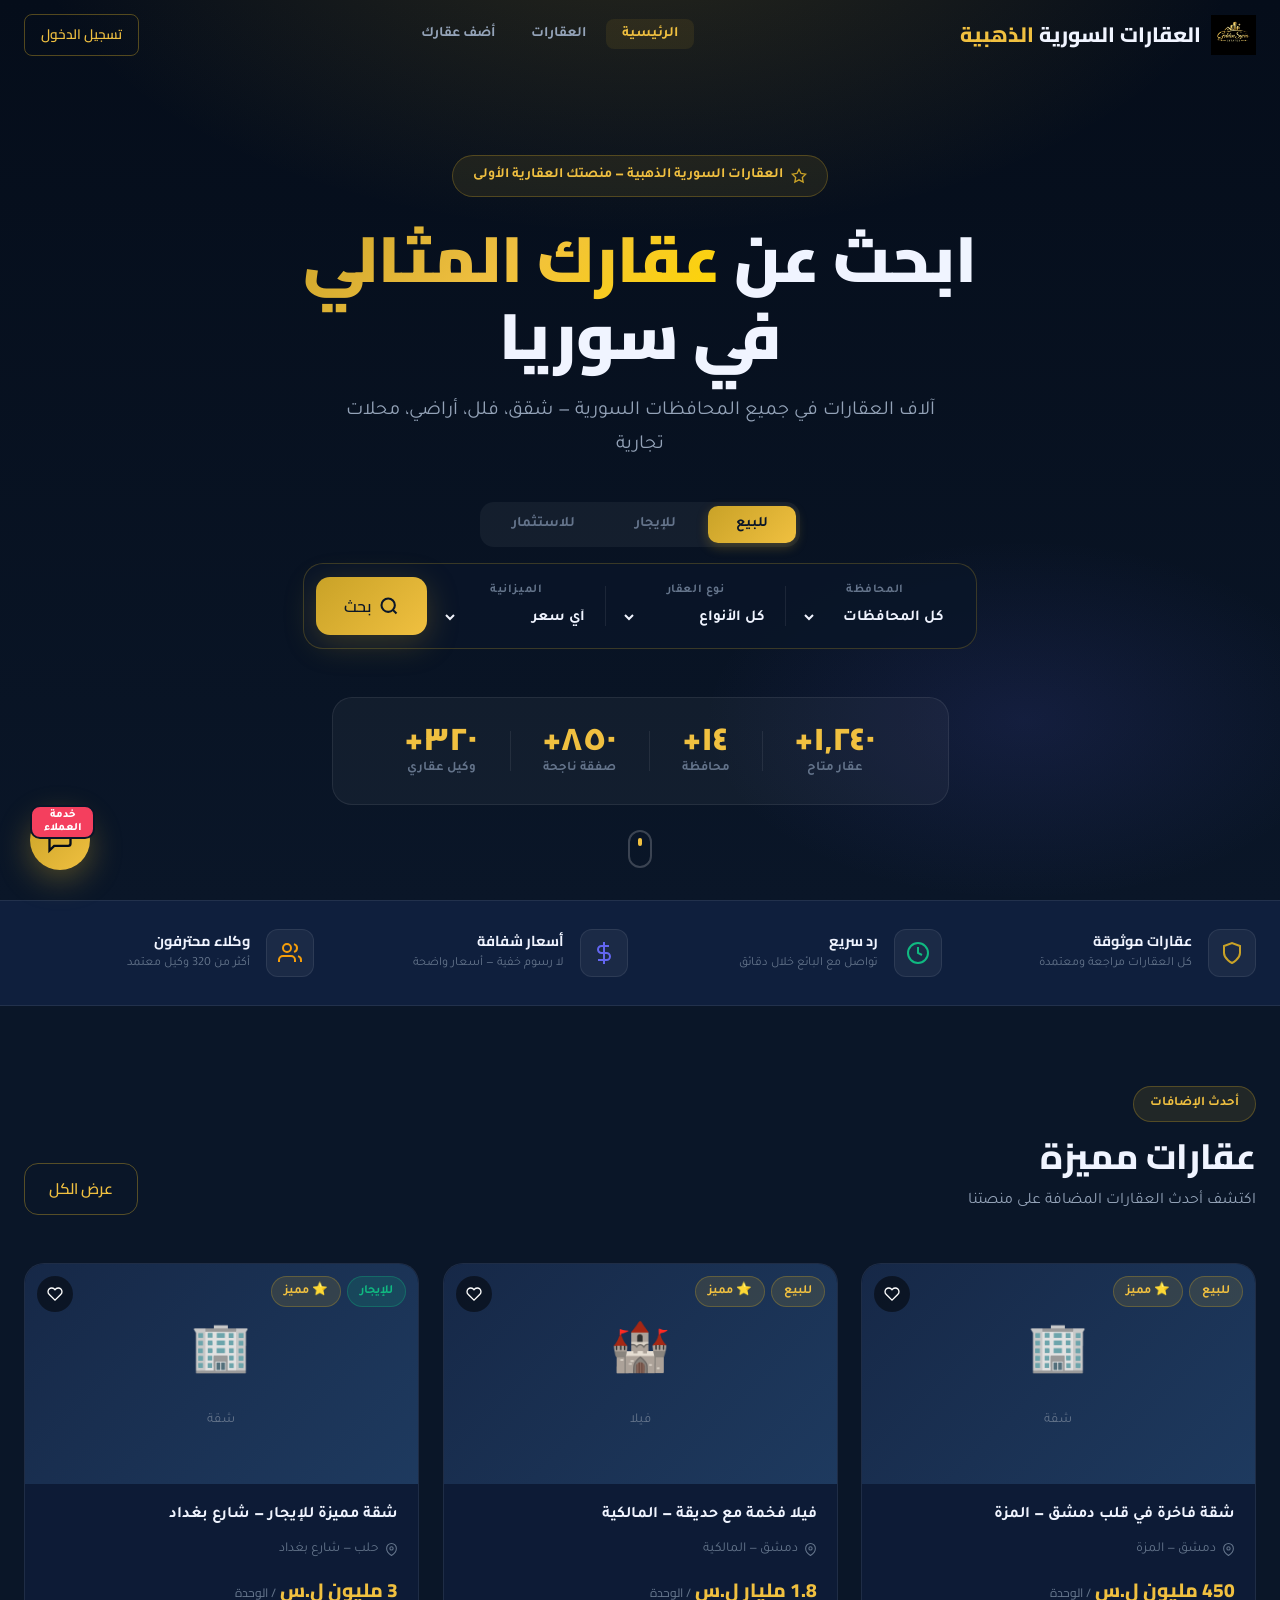
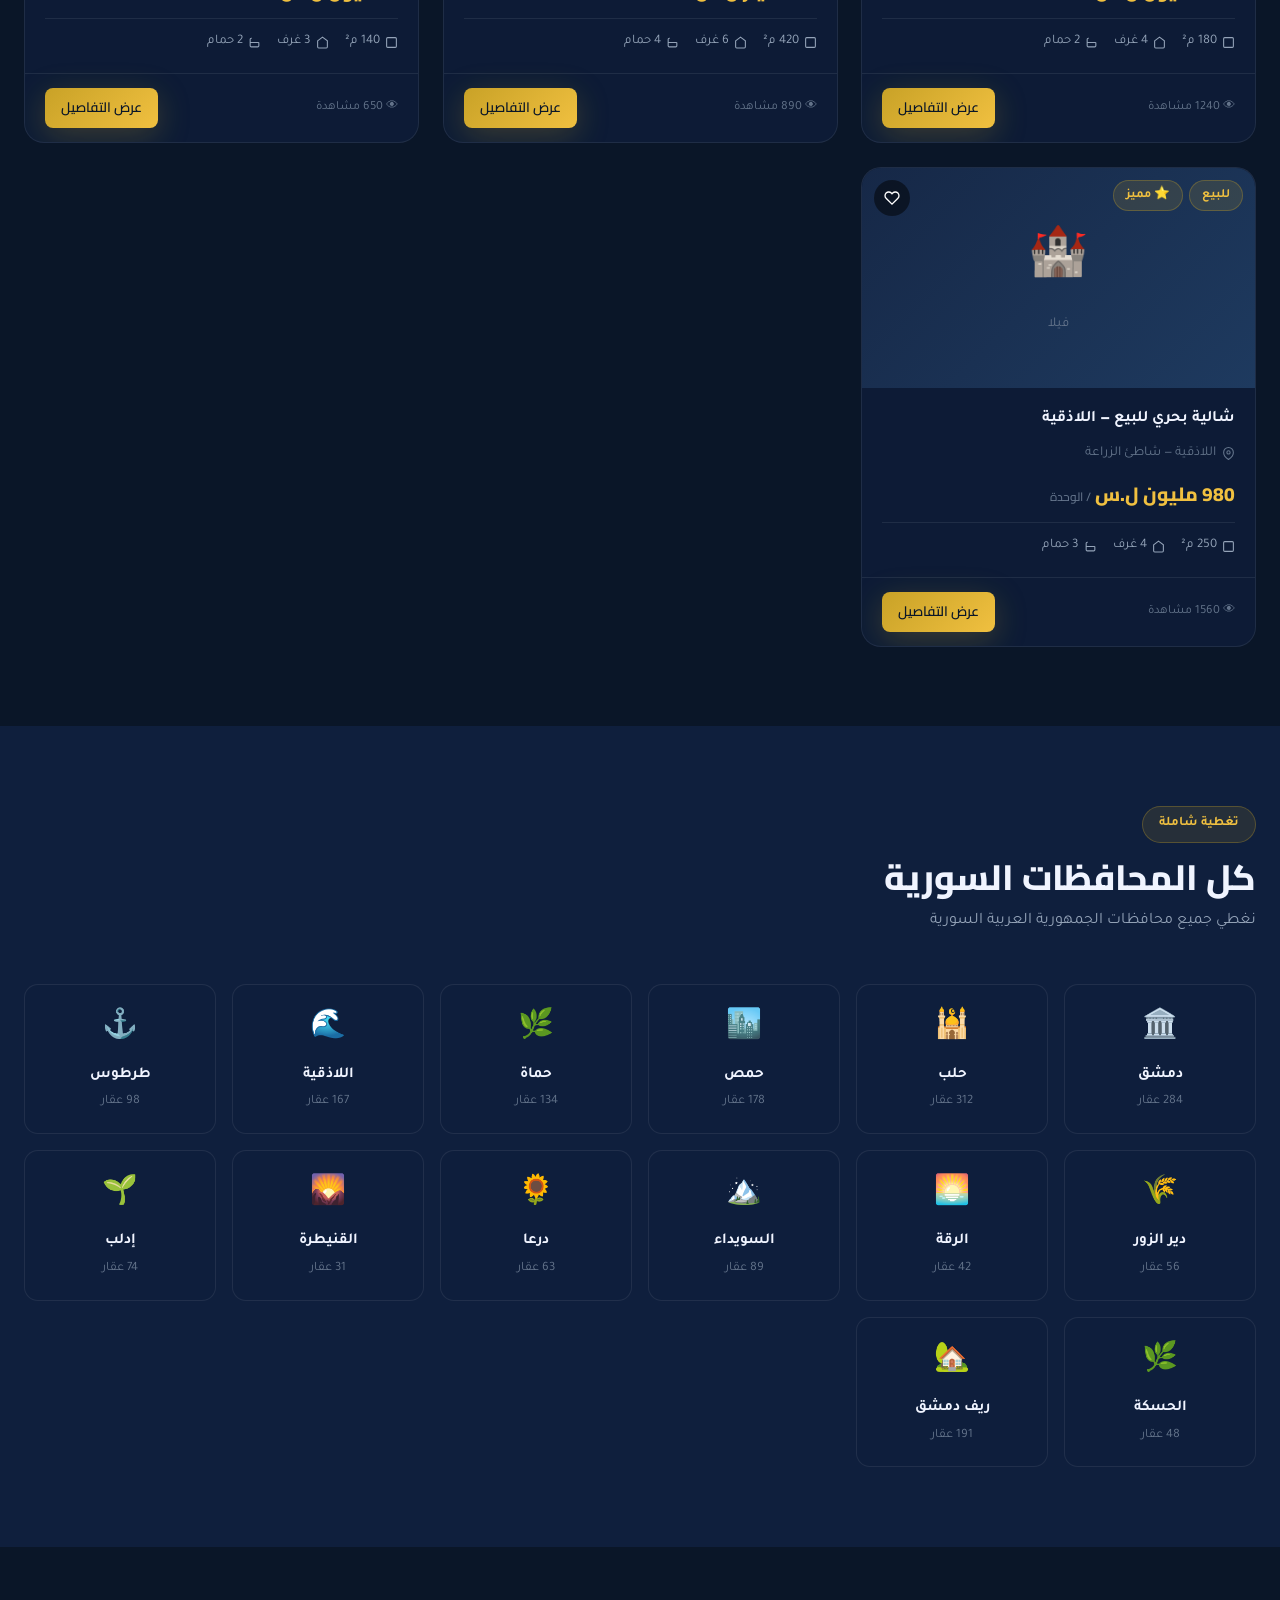
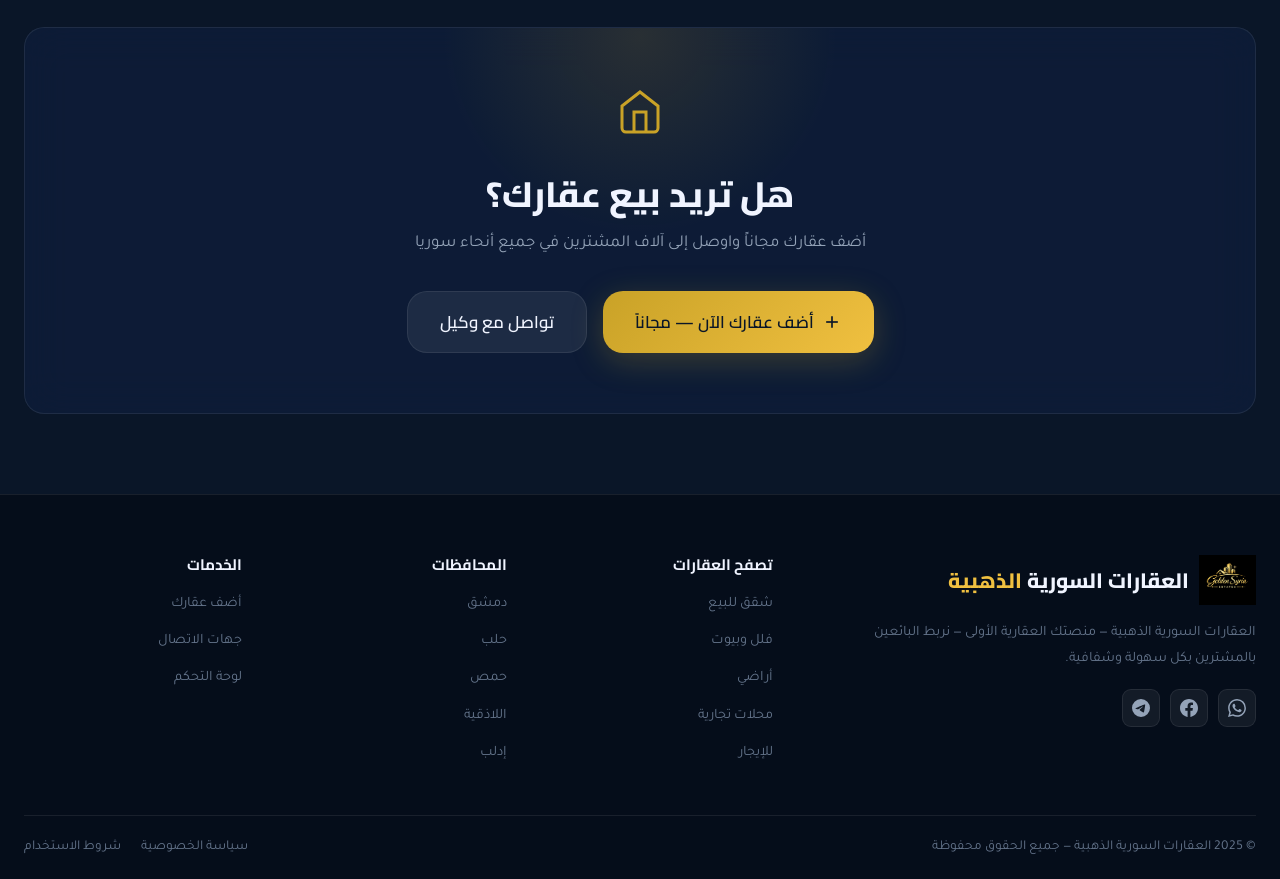
==== New folder/index.html @ 569aea80 "Add files via upload" ====
<!DOCTYPE html>
<html lang="ar" dir="rtl">
<head>
  <meta charset="UTF-8">
  <meta name="viewport" content="width=device-width, initial-scale=1.0">
  <meta name="description" content="العقارات السورية الذهبية - ابحث عن شقتك أو منزلك أو أرضك المثالية في جميع المحافظات السورية. بيع وشراء العقارات بكل سهولة وأمان.">
  <meta name="keywords" content="عقارات سوريا, شقق للبيع, منازل للإيجار, أراضي سوريا, دمشق, حلب, حمص">
  <meta property="og:title" content="العقارات السورية الذهبية - منصة العقارات الأولى">
  <meta property="og:description" content="ابحث عن عقارك المثالي في جميع المحافظات السورية">
  <title>العقارات السورية الذهبية — ابحث عن عقارك المثالي</title>
  <link rel="preconnect" href="https://fonts.googleapis.com">
  <link rel="preconnect" href="https://fonts.gstatic.com" crossorigin>
  <link href="https://fonts.googleapis.com/css2?family=Cairo:wght@300;400;500;600;700;800;900&family=Tajawal:wght@300;400;500;700;800&display=swap" rel="stylesheet">
  <link rel="stylesheet" href="styles/globals.css">
  <link rel="stylesheet" href="styles/components.css">
  <link rel="stylesheet" href="styles/animations.css">
</head>
<body>
  <!-- Navbar -->
  <nav class="navbar" id="navbar">
    <div class="container nav-container">
      <a href="index.html" class="nav-logo">
        <img src="assets/logo.png" alt="العقارات السورية الذهبية">
        <span class="logo-text">العقارات السورية <span class="logo-accent">الذهبية</span></span>
      </a>
      <ul class="nav-links" id="navLinks">
        <li><a href="index.html" class="nav-link active" id="nav-home">الرئيسية</a></li>
        <li><a href="properties.html" class="nav-link" id="nav-props">العقارات</a></li>
        <li><a href="sell.html" class="nav-link" id="nav-sell">أضف عقارك</a></li>
        <li><a href="contacts.html" class="nav-link" id="nav-contacts">جهات الاتصال</a></li>
        <li><a href="dashboard.html" class="nav-link" id="nav-dash">لوحة التحكم</a></li>
      </ul>
      <div class="nav-actions">
        <a href="sell.html" class="btn btn-primary btn-sm">
          <svg width="16" height="16" viewBox="0 0 24 24" fill="none" stroke="currentColor" stroke-width="2"><line x1="12" y1="5" x2="12" y2="19"/><line x1="5" y1="12" x2="19" y2="12"/></svg>
          أضف عقاراً
        </a>
        <button class="hamburger" id="hamburger" aria-label="القائمة">
          <span></span><span></span><span></span>
        </button>
      </div>
    </div>
  </nav>

  <!-- Hero Section -->
  <section class="hero" id="hero">
    <div class="hero-bg">
      <div class="hero-particles" id="heroParticles"></div>
      <div class="hero-gradient"></div>
    </div>
    <div class="container hero-content">
      <div class="hero-badge fade-in-up">
        <svg width="16" height="16" viewBox="0 0 24 24" fill="none" stroke="#C9A227" stroke-width="2"><polygon points="12 2 15.09 8.26 22 9.27 17 14.14 18.18 21.02 12 17.77 5.82 21.02 7 14.14 2 9.27 8.91 8.26 12 2"/></svg>
        العقارات السورية الذهبية — منصتك العقارية الأولى
      </div>
      <h1 class="hero-title fade-in-up" style="--delay:0.1s">
        ابحث عن
        <span class="text-gradient">عقارك المثالي</span>
        <br>في سوريا
      </h1>
      <p class="hero-subtitle fade-in-up" style="--delay:0.2s">
        آلاف العقارات في جميع المحافظات السورية — شقق، فلل، أراضي، محلات تجارية
      </p>

      <!-- Search Box -->
      <div class="hero-search fade-in-up" style="--delay:0.3s">
        <div class="search-tabs">
          <button class="search-tab active" data-type="buy" id="tab-buy">للبيع</button>
          <button class="search-tab" data-type="rent" id="tab-rent">للإيجار</button>
          <button class="search-tab" data-type="invest" id="tab-invest">للاستثمار</button>
        </div>
        <div class="search-form glass-card">
          <div class="search-field">
            <label>المحافظة</label>
            <select id="searchGov" class="search-select">
              <option value="">كل المحافظات</option>
              <option value="damascus">دمشق</option>
              <option value="aleppo">حلب</option>
              <option value="homs">حمص</option>
              <option value="hama">حماة</option>
              <option value="latakia">اللاذقية</option>
              <option value="tartus">طرطوس</option>
              <option value="deir-ezzor">دير الزور</option>
              <option value="raqqa">الرقة</option>
              <option value="sweida">السويداء</option>
              <option value="daraa">درعا</option>
              <option value="quneitra">القنيطرة</option>
              <option value="idlib">إدلب</option>
              <option value="hasakah">الحسكة</option>
              <option value="rif-damascus">ريف دمشق</option>
            </select>
          </div>
          <div class="search-divider"></div>
          <div class="search-field">
            <label>نوع العقار</label>
            <select id="searchType" class="search-select">
              <option value="">كل الأنواع</option>
              <option value="apartment">شقة</option>
              <option value="villa">فيلا</option>
              <option value="land">أرض</option>
              <option value="commercial">تجاري</option>
              <option value="house">منزل</option>
              <option value="farm">مزرعة</option>
            </select>
          </div>
          <div class="search-divider"></div>
          <div class="search-field">
            <label>الميزانية</label>
            <select id="searchBudget" class="search-select">
              <option value="">أي سعر</option>
              <option value="0-50">أقل من 50 مليون</option>
              <option value="50-150">50 - 150 مليون</option>
              <option value="150-500">150 - 500 مليون</option>
              <option value="500+">أكثر من 500 مليون</option>
            </select>
          </div>
          <button class="btn btn-primary search-btn" id="heroSearchBtn" onclick="doHeroSearch()">
            <svg width="20" height="20" viewBox="0 0 24 24" fill="none" stroke="currentColor" stroke-width="2.5"><circle cx="11" cy="11" r="8"/><line x1="21" y1="21" x2="16.65" y2="16.65"/></svg>
            بحث
          </button>
        </div>
      </div>

      <!-- Stats -->
      <div class="hero-stats fade-in-up" style="--delay:0.4s">
        <div class="hero-stat">
          <span class="stat-num" data-count="1240">0</span>
          <span class="stat-label">عقار متاح</span>
        </div>
        <div class="hero-stat-divider"></div>
        <div class="hero-stat">
          <span class="stat-num" data-count="14">0</span>
          <span class="stat-label">محافظة</span>
        </div>
        <div class="hero-stat-divider"></div>
        <div class="hero-stat">
          <span class="stat-num" data-count="850">0</span>
          <span class="stat-label">صفقة ناجحة</span>
        </div>
        <div class="hero-stat-divider"></div>
        <div class="hero-stat">
          <span class="stat-num" data-count="320">0</span>
          <span class="stat-label">وكيل عقاري</span>
        </div>
      </div>
    </div>
    <div class="hero-scroll-hint">
      <div class="scroll-mouse">
        <div class="scroll-wheel"></div>
      </div>
    </div>
  </section>

  <!-- Features Bar -->
  <section class="features-bar">
    <div class="container">
      <div class="features-grid">
        <div class="feature-item">
          <div class="feature-icon">
            <svg width="24" height="24" viewBox="0 0 24 24" fill="none" stroke="#C9A227" stroke-width="2"><path d="M12 22s8-4 8-10V5l-8-3-8 3v7c0 6 8 10 8 10z"/></svg>
          </div>
          <div>
            <h3>عقارات موثوقة</h3>
            <p>كل العقارات مراجعة ومعتمدة</p>
          </div>
        </div>
        <div class="feature-item">
          <div class="feature-icon">
            <svg width="24" height="24" viewBox="0 0 24 24" fill="none" stroke="#10B981" stroke-width="2"><circle cx="12" cy="12" r="10"/><polyline points="12 6 12 12 16 14"/></svg>
          </div>
          <div>
            <h3>رد سريع</h3>
            <p>تواصل مع البائع خلال دقائق</p>
          </div>
        </div>
        <div class="feature-item">
          <div class="feature-icon">
            <svg width="24" height="24" viewBox="0 0 24 24" fill="none" stroke="#6366F1" stroke-width="2"><line x1="12" y1="1" x2="12" y2="23"/><path d="M17 5H9.5a3.5 3.5 0 0 0 0 7h5a3.5 3.5 0 0 1 0 7H6"/></svg>
          </div>
          <div>
            <h3>أسعار شفافة</h3>
            <p>لا رسوم خفية — أسعار واضحة</p>
          </div>
        </div>
        <div class="feature-item">
          <div class="feature-icon">
            <svg width="24" height="24" viewBox="0 0 24 24" fill="none" stroke="#F59E0B" stroke-width="2"><path d="M17 21v-2a4 4 0 0 0-4-4H5a4 4 0 0 0-4 4v2"/><circle cx="9" cy="7" r="4"/><path d="M23 21v-2a4 4 0 0 0-3-3.87"/><path d="M16 3.13a4 4 0 0 1 0 7.75"/></svg>
          </div>
          <div>
            <h3>وكلاء محترفون</h3>
            <p>أكثر من 320 وكيل معتمد</p>
          </div>
        </div>
      </div>
    </div>
  </section>

  <!-- Latest Properties -->
  <section class="section" id="latest-properties">
    <div class="container">
      <div class="section-header">
        <div>
          <div class="section-badge">أحدث الإضافات</div>
          <h2 class="section-title">عقارات مميزة</h2>
          <p class="section-subtitle">اكتشف أحدث العقارات المضافة على منصتنا</p>
        </div>
        <a href="properties.html" class="btn btn-outline">عرض الكل</a>
      </div>
      <div class="properties-grid" id="featuredGrid">
        <!-- Cards injected by JS -->
      </div>
    </div>
  </section>

  <!-- Governorates Section -->
  <section class="section gov-section">
    <div class="container">
      <div class="section-header">
        <div>
          <div class="section-badge">تغطية شاملة</div>
          <h2 class="section-title">كل المحافظات السورية</h2>
          <p class="section-subtitle">نغطي جميع محافظات الجمهورية العربية السورية</p>
        </div>
      </div>
      <div class="gov-grid" id="govGrid">
        <!-- Injected by JS -->
      </div>
    </div>
  </section>

  <!-- CTA Section -->
  <section class="cta-section">
    <div class="container">
      <div class="cta-card glass-card">
        <div class="cta-glow"></div>
        <div class="cta-content">
          <div class="cta-icon">
            <svg width="48" height="48" viewBox="0 0 24 24" fill="none" stroke="#C9A227" stroke-width="1.5"><path d="M3 9l9-7 9 7v11a2 2 0 0 1-2 2H5a2 2 0 0 1-2-2z"/><polyline points="9 22 9 12 15 12 15 22"/></svg>
          </div>
          <h2>هل تريد بيع عقارك؟</h2>
          <p>أضف عقارك مجاناً واوصل إلى آلاف المشترين في جميع أنحاء سوريا</p>
          <div class="cta-actions">
            <a href="sell.html" class="btn btn-primary btn-lg">
              <svg width="20" height="20" viewBox="0 0 24 24" fill="none" stroke="currentColor" stroke-width="2"><line x1="12" y1="5" x2="12" y2="19"/><line x1="5" y1="12" x2="19" y2="12"/></svg>
              أضف عقارك الآن — مجاناً
            </a>
            <a href="contacts.html" class="btn btn-ghost btn-lg">تواصل مع وكيل</a>
          </div>
        </div>
      </div>
    </div>
  </section>

  <!-- Footer -->
  <footer class="footer">
    <div class="container">
      <div class="footer-grid">
        <div class="footer-brand">
          <a href="index.html" class="nav-logo">
            <img src="assets/logo.png" alt="العقارات السورية الذهبية">
            <span class="logo-text">العقارات السورية <span class="logo-accent">الذهبية</span></span>
          </a>
          <p class="footer-desc">العقارات السورية الذهبية — منصتك العقارية الأولى — نربط البائعين بالمشترين بكل سهولة وشفافية.</p>
          <div class="footer-social">
            <a href="#" class="social-btn" aria-label="واتساب">
              <svg width="18" height="18" viewBox="0 0 24 24" fill="currentColor"><path d="M17.472 14.382c-.297-.149-1.758-.867-2.03-.967-.273-.099-.471-.148-.67.15-.197.297-.767.966-.94 1.164-.173.199-.347.223-.644.075-.297-.15-1.255-.463-2.39-1.475-.883-.788-1.48-1.761-1.653-2.059-.173-.297-.018-.458.13-.606.134-.133.298-.347.446-.52.149-.174.198-.298.298-.497.099-.198.05-.371-.025-.52-.075-.149-.669-1.612-.916-2.207-.242-.579-.487-.5-.669-.51-.173-.008-.371-.01-.57-.01-.198 0-.52.074-.792.372-.272.297-1.04 1.016-1.04 2.479 0 1.462 1.065 2.875 1.213 3.074.149.198 2.096 3.2 5.077 4.487.709.306 1.262.489 1.694.625.712.227 1.36.195 1.871.118.571-.085 1.758-.719 2.006-1.413.248-.694.248-1.289.173-1.413-.074-.124-.272-.198-.57-.347m-5.421 7.403h-.004a9.87 9.87 0 01-5.031-1.378l-.361-.214-3.741.982.998-3.648-.235-.374a9.86 9.86 0 01-1.51-5.26c.001-5.45 4.436-9.884 9.888-9.884 2.64 0 5.122 1.03 6.988 2.898a9.825 9.825 0 012.893 6.994c-.003 5.45-4.437 9.884-9.885 9.884m8.413-18.297A11.815 11.815 0 0012.05 0C5.495 0 .16 5.335.157 11.892c0 2.096.547 4.142 1.588 5.945L.057 24l6.305-1.654a11.882 11.882 0 005.683 1.448h.005c6.554 0 11.89-5.335 11.893-11.893a11.821 11.821 0 00-3.48-8.413z"/></svg>
            </a>
            <a href="#" class="social-btn" aria-label="فيسبوك">
              <svg width="18" height="18" viewBox="0 0 24 24" fill="currentColor"><path d="M24 12.073c0-6.627-5.373-12-12-12s-12 5.373-12 12c0 5.99 4.388 10.954 10.125 11.854v-8.385H7.078v-3.47h3.047V9.43c0-3.007 1.792-4.669 4.533-4.669 1.312 0 2.686.235 2.686.235v2.953H15.83c-1.491 0-1.956.925-1.956 1.874v2.25h3.328l-.532 3.47h-2.796v8.385C19.612 23.027 24 18.062 24 12.073z"/></svg>
            </a>
            <a href="#" class="social-btn" aria-label="تيليغرام">
              <svg width="18" height="18" viewBox="0 0 24 24" fill="currentColor"><path d="M11.944 0A12 12 0 0 0 0 12a12 12 0 0 0 12 12 12 12 0 0 0 12-12A12 12 0 0 0 12 0a12 12 0 0 0-.056 0zm4.962 7.224c.1-.002.321.023.465.14a.506.506 0 0 1 .171.325c.016.093.036.306.02.472-.18 1.898-.962 6.502-1.36 8.627-.168.9-.499 1.201-.82 1.23-.696.065-1.225-.46-1.9-.902-1.056-.693-1.653-1.124-2.678-1.8-1.185-.78-.417-1.21.258-1.91.177-.184 3.247-2.977 3.307-3.23.007-.032.014-.15-.056-.212s-.174-.041-.249-.024c-.106.024-1.793 1.14-5.061 3.345-.48.33-.913.49-1.302.48-.428-.008-1.252-.241-1.865-.44-.752-.245-1.349-.374-1.297-.789.027-.216.325-.437.893-.663 3.498-1.524 5.83-2.529 6.998-3.014 3.332-1.386 4.025-1.627 4.476-1.635z"/></svg>
            </a>
          </div>
        </div>
        <div class="footer-links-group">
          <h4>تصفح العقارات</h4>
          <ul>
            <li><a href="properties.html?type=apartment">شقق للبيع</a></li>
            <li><a href="properties.html?type=villa">فلل وبيوت</a></li>
            <li><a href="properties.html?type=land">أراضي</a></li>
            <li><a href="properties.html?type=commercial">محلات تجارية</a></li>
            <li><a href="properties.html?listing=rent">للإيجار</a></li>
          </ul>
        </div>
        <div class="footer-links-group">
          <h4>المحافظات</h4>
          <ul>
            <li><a href="properties.html?gov=damascus">دمشق</a></li>
            <li><a href="properties.html?gov=aleppo">حلب</a></li>
            <li><a href="properties.html?gov=homs">حمص</a></li>
            <li><a href="properties.html?gov=latakia">اللاذقية</a></li>
            <li><a href="properties.html?gov=idlib">إدلب</a></li>
          </ul>
        </div>
        <div class="footer-links-group">
          <h4>الخدمات</h4>
          <ul>
            <li><a href="sell.html">أضف عقارك</a></li>
            <li><a href="contacts.html">جهات الاتصال</a></li>
            <li><a href="dashboard.html">لوحة التحكم</a></li>

          </ul>
        </div>
      </div>
      <div class="footer-bottom">
        <p>© 2025 العقارات السورية الذهبية — جميع الحقوق محفوظة</p>
        <div class="footer-bottom-links">
          <a href="#">سياسة الخصوصية</a>
          <a href="#">شروط الاستخدام</a>
        </div>
      </div>
    </div>
  </footer>

  <!-- Support Modal -->
  <div class="modal-overlay" id="supportModal">
    <div class="modal" style="max-width:480px">
      <div class="support-modal-header">
        <div class="support-modal-icon">💬</div>
        <h2>خدمة العملاء</h2>
        <p style="color:var(--text-muted)">اترك رسالتك وسنقوم بالرد عليك في أقرب وقت</p>
      </div>
      <div class="modal-body">
        <div class="form-group">
          <label>الاسم الكامل</label>
          <input type="text" id="suppName" class="form-control" placeholder="أدخل اسمك">
        </div>
        <div class="form-group">
          <label>رقم الهاتف / واتساب</label>
          <input type="text" id="suppPhone" class="form-control" placeholder="09xxxxxxxx">
        </div>
        <div class="form-group">
          <label>رسالتك أو استفسارك</label>
          <textarea id="suppMsg" class="form-control" rows="4" placeholder="اكتب استفسارك هنا..."></textarea>
        </div>
      </div>
      <div class="modal-footer">
        <button class="btn btn-ghost" onclick="closeModal('supportModal')">إلغاء</button>
        <button class="btn btn-primary" style="flex:1;justify-content:center;" onclick="submitSupportMsg()">إرسال الاستفسار</button>
      </div>
    </div>
  </div>

  <script src="js/data.js"></script>
  <script src="js/app.js"></script>
  <script src="js/home.js"></script>
</body>
</html>
---- New folder/styles/globals.css ----
/* ===== DESIGN SYSTEM ===== */
@import url('https://fonts.googleapis.com/css2?family=Cairo:wght@300;400;500;600;700;800;900&family=Tajawal:wght@300;400;500;700;800&display=swap');

:root {
  --navy-950: #050d1a;
  --navy-900: #0A1628;
  --navy-800: #0f1f3d;
  --navy-700: #162847;
  --navy-600: #1e3a5f;
  --navy-500: #274d7a;
  --gold-400: #F0C040;
  --gold-500: #C9A227;
  --gold-600: #a0821f;
  --emerald: #10B981;
  --indigo: #6366F1;
  --amber: #F59E0B;
  --rose: #F43F5E;
  --text-primary: #F0F4FF;
  --text-secondary: #94A3B8;
  --text-muted: #64748B;
  --border: rgba(255,255,255,0.08);
  --border-hover: rgba(201,162,39,0.4);
  --glass-bg: rgba(15,31,61,0.7);
  --glass-bg-hover: rgba(22,40,71,0.85);
  --shadow-sm: 0 2px 8px rgba(0,0,0,0.3);
  --shadow-md: 0 8px 24px rgba(0,0,0,0.4);
  --shadow-lg: 0 20px 60px rgba(0,0,0,0.5);
  --shadow-gold: 0 8px 32px rgba(201,162,39,0.25);
  --radius-sm: 8px;
  --radius-md: 14px;
  --radius-lg: 20px;
  --radius-xl: 28px;
  --transition: all 0.3s cubic-bezier(0.4,0,0.2,1);
  --font-heading: 'Cairo', sans-serif;
  --font-body: 'Tajawal', sans-serif;
}

*, *::before, *::after { box-sizing: border-box; margin: 0; padding: 0; }

html { scroll-behavior: smooth; font-size: 16px; }

body {
  font-family: var(--font-body);
  background: var(--navy-900);
  color: var(--text-primary);
  direction: rtl;
  text-align: right;
  line-height: 1.7;
  min-height: 100vh;
  overflow-x: hidden;
}

h1,h2,h3,h4,h5,h6 { font-family: var(--font-heading); line-height: 1.3; }
a { color: inherit; text-decoration: none; transition: var(--transition); }
img { max-width: 100%; display: block; }
ul { list-style: none; }
button { cursor: pointer; border: none; background: none; font-family: var(--font-body); }
select, input, textarea { font-family: var(--font-body); direction: rtl; }

.container { max-width: 1280px; margin: 0 auto; padding: 0 24px; }
.section { padding: 80px 0; }

/* ===== BUTTONS ===== */
.btn {
  display: inline-flex; align-items: center; gap: 8px;
  padding: 12px 24px; border-radius: var(--radius-md);
  font-weight: 600; font-size: 0.95rem; font-family: var(--font-heading);
  transition: var(--transition); cursor: pointer; border: none;
  white-space: nowrap; text-decoration: none;
}
.btn-primary {
  background: linear-gradient(135deg, var(--gold-500), var(--gold-400));
  color: var(--navy-900);
  box-shadow: var(--shadow-gold);
}
.btn-primary:hover { transform: translateY(-2px); box-shadow: 0 12px 40px rgba(201,162,39,0.4); background: linear-gradient(135deg, var(--gold-400), #FFD060); }
.btn-outline { background: transparent; border: 1.5px solid var(--border-hover); color: var(--gold-400); }
.btn-outline:hover { background: rgba(201,162,39,0.1); border-color: var(--gold-400); transform: translateY(-2px); }
.btn-ghost { background: rgba(255,255,255,0.07); color: var(--text-primary); border: 1.5px solid var(--border); }
.btn-ghost:hover { background: rgba(255,255,255,0.12); border-color: rgba(255,255,255,0.2); }
.btn-danger { background: linear-gradient(135deg,#F43F5E,#e11d48); color: #fff; }
.btn-danger:hover { transform: translateY(-2px); box-shadow: 0 8px 24px rgba(244,63,94,0.35); }
.btn-success { background: linear-gradient(135deg,#10B981,#059669); color: #fff; }
.btn-sm { padding: 8px 16px; font-size: 0.85rem; border-radius: var(--radius-sm); }
.btn-lg { padding: 16px 32px; font-size: 1.05rem; border-radius: var(--radius-lg); }

/* ===== GLASS CARD ===== */
.glass-card {
  background: var(--glass-bg);
  backdrop-filter: blur(20px);
  -webkit-backdrop-filter: blur(20px);
  border: 1px solid var(--border);
  border-radius: var(--radius-lg);
  transition: var(--transition);
}
.glass-card:hover { border-color: var(--border-hover); box-shadow: var(--shadow-gold); }

/* ===== BADGES ===== */
.badge { display: inline-flex; align-items: center; gap: 5px; padding: 4px 12px; border-radius: 50px; font-size: 0.78rem; font-weight: 700; }
.badge-gold { background: rgba(201,162,39,0.15); color: var(--gold-400); border: 1px solid rgba(201,162,39,0.3); }
.badge-emerald { background: rgba(16,185,129,0.15); color: var(--emerald); border: 1px solid rgba(16,185,129,0.3); }
.badge-indigo { background: rgba(99,102,241,0.15); color: var(--indigo); border: 1px solid rgba(99,102,241,0.3); }
.badge-rose { background: rgba(244,63,94,0.15); color: var(--rose); border: 1px solid rgba(244,63,94,0.3); }

/* ===== SECTION HEADERS ===== */
.section-header { display: flex; justify-content: space-between; align-items: flex-end; margin-bottom: 48px; gap: 16px; flex-wrap: wrap; }
.section-badge { display: inline-block; padding: 6px 16px; background: rgba(201,162,39,0.12); border: 1px solid rgba(201,162,39,0.3); border-radius: 50px; color: var(--gold-400); font-size: 0.82rem; font-weight: 700; margin-bottom: 12px; }
.section-title { font-size: clamp(1.6rem,3vw,2.2rem); font-weight: 800; color: var(--text-primary); }
.section-subtitle { color: var(--text-secondary); margin-top: 8px; font-size: 1rem; }
.text-gradient { background: linear-gradient(135deg, var(--gold-500), var(--gold-400), #FFD700); -webkit-background-clip: text; -webkit-text-fill-color: transparent; background-clip: text; }

/* ===== FORMS ===== */
.form-group { margin-bottom: 20px; }
.form-label { display: block; font-weight: 600; color: var(--text-secondary); margin-bottom: 8px; font-size: 0.9rem; }
.form-control {
  width: 100%; padding: 12px 16px;
  background: rgba(255,255,255,0.05); border: 1.5px solid var(--border);
  border-radius: var(--radius-md); color: var(--text-primary);
  font-size: 0.95rem; transition: var(--transition); outline: none;
}
.form-control:focus { border-color: var(--gold-500); background: rgba(201,162,39,0.05); box-shadow: 0 0 0 3px rgba(201,162,39,0.12); }
.form-control::placeholder { color: var(--text-muted); }
textarea.form-control { resize: vertical; min-height: 120px; }
select.form-control { cursor: pointer; }

/* ===== GRID ===== */
.properties-grid { display: grid; grid-template-columns: repeat(auto-fill, minmax(320px, 1fr)); gap: 24px; }

/* ===== NAVBAR ===== */
.navbar {
  position: fixed; top: 0; left: 0; right: 0; z-index: 1000;
  padding: 0; transition: var(--transition);
}
.navbar.scrolled { background: rgba(10,22,40,0.95); backdrop-filter: blur(20px); border-bottom: 1px solid var(--border); box-shadow: var(--shadow-md); }
.nav-container { display: flex; align-items: center; justify-content: space-between; height: 70px; }
.nav-logo { display: flex; align-items: center; gap: 10px; }
.logo-icon { width: 40px; height: 40px; display: flex; align-items: center; justify-content: center; background: rgba(201,162,39,0.1); border-radius: 10px; border: 1px solid rgba(201,162,39,0.3); }
.logo-text { font-family: var(--font-heading); font-size: 1.3rem; font-weight: 800; color: var(--text-primary); }
.logo-accent { color: var(--gold-400); }
.nav-links { display: flex; align-items: center; gap: 4px; }
.nav-link { padding: 8px 16px; border-radius: var(--radius-sm); color: var(--text-secondary); font-weight: 600; font-size: 0.9rem; transition: var(--transition); }
.nav-link:hover, .nav-link.active { color: var(--gold-400); background: rgba(201,162,39,0.1); }
.nav-actions { display: flex; align-items: center; gap: 12px; }
.hamburger { display: none; flex-direction: column; gap: 5px; padding: 8px; border-radius: 8px; border: 1px solid var(--border); }
.hamburger span { display: block; width: 22px; height: 2px; background: var(--text-primary); border-radius: 2px; transition: var(--transition); }

/* ===== FOOTER ===== */
.footer { background: var(--navy-950); border-top: 1px solid var(--border); padding: 60px 0 0; }
.footer-grid { display: grid; grid-template-columns: 2fr 1fr 1fr 1fr; gap: 48px; margin-bottom: 48px; }
.footer-brand { display: flex; flex-direction: column; gap: 16px; }
.footer-desc { color: var(--text-muted); font-size: 0.9rem; line-height: 1.8; }
.footer-social { display: flex; gap: 10px; }
.social-btn { width: 38px; height: 38px; display: flex; align-items: center; justify-content: center; background: rgba(255,255,255,0.06); border: 1px solid var(--border); border-radius: 9px; color: var(--text-secondary); transition: var(--transition); }
.social-btn:hover { background: rgba(201,162,39,0.15); border-color: var(--gold-500); color: var(--gold-400); }
.footer-links-group h4 { font-weight: 700; color: var(--text-primary); margin-bottom: 16px; font-size: 0.95rem; }
.footer-links-group ul { display: flex; flex-direction: column; gap: 10px; }
.footer-links-group a { color: var(--text-muted); font-size: 0.9rem; }
.footer-links-group a:hover { color: var(--gold-400); }
.footer-bottom { border-top: 1px solid var(--border); padding: 20px 0; display: flex; justify-content: space-between; align-items: center; }
.footer-bottom p { color: var(--text-muted); font-size: 0.85rem; }
.footer-bottom-links { display: flex; gap: 20px; }
.footer-bottom-links a { color: var(--text-muted); font-size: 0.85rem; }
.footer-bottom-links a:hover { color: var(--gold-400); }

/* ===== PAGE HEADER ===== */
.page-header { padding: 120px 0 60px; background: linear-gradient(180deg, var(--navy-800) 0%, var(--navy-900) 100%); border-bottom: 1px solid var(--border); }
.page-header h1 { font-size: clamp(1.8rem,3vw,2.5rem); font-weight: 800; }
.page-header p { color: var(--text-secondary); margin-top: 8px; }
.breadcrumb { display: flex; align-items: center; gap: 8px; margin-bottom: 16px; color: var(--text-muted); font-size: 0.85rem; }
.breadcrumb a { color: var(--gold-400); }
.breadcrumb span { color: var(--text-muted); }

/* ===== TOASTS ===== */
#toast-container { position: fixed; bottom: 24px; left: 24px; z-index: 9999; display: flex; flex-direction: column; gap: 12px; }
.toast { padding: 14px 20px; border-radius: var(--radius-md); font-weight: 600; font-size: 0.9rem; box-shadow: var(--shadow-lg); display: flex; align-items: center; gap: 10px; animation: slideInLeft 0.3s ease; backdrop-filter: blur(10px); min-width: 260px; }
.toast-success { background: rgba(16,185,129,0.9); color: #fff; }
.toast-error { background: rgba(244,63,94,0.9); color: #fff; }
.toast-info { background: rgba(99,102,241,0.9); color: #fff; }

/* ===== MODAL ===== */
.modal-overlay { position: fixed; inset: 0; background: rgba(0,0,0,0.7); backdrop-filter: blur(8px); z-index: 2000; display: flex; align-items: center; justify-content: center; padding: 24px; opacity: 0; pointer-events: none; transition: opacity 0.3s ease; }
.modal-overlay.active { opacity: 1; pointer-events: all; }
.modal { background: var(--navy-800); border: 1px solid var(--border); border-radius: var(--radius-xl); width: 100%; max-width: 600px; max-height: 90vh; overflow-y: auto; transform: translateY(20px) scale(0.97); transition: transform 0.3s ease; }
.modal-overlay.active .modal { transform: translateY(0) scale(1); }
.modal-header { padding: 24px 28px; border-bottom: 1px solid var(--border); display: flex; justify-content: space-between; align-items: center; }
.modal-header h3 { font-size: 1.2rem; font-weight: 700; }
.modal-close { width: 34px; height: 34px; display: flex; align-items: center; justify-content: center; border-radius: 8px; background: rgba(255,255,255,0.07); color: var(--text-secondary); transition: var(--transition); }
.modal-close:hover { background: rgba(244,63,94,0.2); color: var(--rose); }
.modal-body { padding: 28px; }
.modal-footer { padding: 20px 28px; border-top: 1px solid var(--border); display: flex; gap: 12px; justify-content: flex-end; }

/* ===== EMPTY STATE ===== */
.empty-state { text-align: center; padding: 80px 24px; color: var(--text-muted); }
.empty-state svg { margin: 0 auto 20px; opacity: 0.4; }
.empty-state h3 { font-size: 1.2rem; font-weight: 600; color: var(--text-secondary); margin-bottom: 8px; }

/* ===== RESPONSIVE ===== */
@media(max-width:1024px) { .footer-grid { grid-template-columns: 1fr 1fr; } }
@media(max-width:768px) {
  .nav-links { display: none; position: fixed; top: 70px; right: 0; left: 0; background: var(--navy-900); border-bottom: 1px solid var(--border); flex-direction: column; padding: 16px; gap: 4px; }
  .nav-links.open { display: flex; }
  .hamburger { display: flex; }
  .footer-grid { grid-template-columns: 1fr; gap: 32px; }
  .section { padding: 60px 0; }
  .container { padding: 0 16px; }
}
---- New folder/styles/components.css ----
/* ===== HERO ===== */
.hero { position: relative; min-height: 100vh; display: flex; align-items: center; overflow: hidden; }
.hero-bg { position: absolute; inset: 0; z-index: 0; }
.hero-gradient { position: absolute; inset: 0; background: radial-gradient(ellipse 80% 60% at 50% -10%, rgba(201,162,39,0.18) 0%, transparent 60%), radial-gradient(ellipse 50% 40% at 80% 80%, rgba(99,102,241,0.12) 0%, transparent 50%), linear-gradient(180deg, var(--navy-950) 0%, var(--navy-900) 100%); }
.hero-particles { position: absolute; inset: 0; }
.hero-content { position: relative; z-index: 2; padding: 120px 0 60px; text-align: center; }
.hero-badge { display: inline-flex; align-items: center; gap: 8px; padding: 8px 20px; background: rgba(201,162,39,0.1); border: 1px solid rgba(201,162,39,0.3); border-radius: 50px; color: var(--gold-400); font-size: 0.88rem; font-weight: 700; margin-bottom: 24px; }
.hero-title { font-size: clamp(2.2rem, 5vw, 4rem); font-weight: 900; line-height: 1.2; margin-bottom: 20px; }
.hero-subtitle { font-size: clamp(1rem, 2vw, 1.25rem); color: var(--text-secondary); max-width: 600px; margin: 0 auto 40px; }

/* Search Box */
.hero-search { max-width: 900px; margin: 0 auto 48px; }
.search-tabs { display: flex; gap: 4px; margin-bottom: 16px; background: rgba(255,255,255,0.05); border-radius: var(--radius-md); padding: 4px; width: fit-content; margin-inline: auto; }
.search-tab { padding: 10px 28px; border-radius: 10px; font-weight: 700; font-size: 0.9rem; color: var(--text-muted); transition: var(--transition); }
.search-tab.active { background: linear-gradient(135deg, var(--gold-500), var(--gold-400)); color: var(--navy-900); box-shadow: 0 4px 12px rgba(201,162,39,0.3); }
.search-form { display: flex; align-items: center; gap: 0; padding: 12px; background: rgba(10,22,40,0.85); border: 1.5px solid rgba(201,162,39,0.25); flex-wrap: wrap; }
.search-field { flex: 1; min-width: 160px; padding: 4px 16px; }
.search-field label { display: block; font-size: 0.75rem; font-weight: 700; color: var(--text-muted); margin-bottom: 4px; text-transform: uppercase; letter-spacing: 0.05em; }
.search-select { width: 100%; background: transparent; border: none; color: var(--text-primary); font-size: 0.95rem; font-weight: 600; outline: none; cursor: pointer; direction: rtl; }
.search-select option { background: var(--navy-800); color: var(--text-primary); }
.search-divider { width: 1px; height: 40px; background: var(--border); flex-shrink: 0; }
.search-btn { flex-shrink: 0; padding: 14px 28px; border-radius: var(--radius-md); font-size: 1rem; }

/* Hero Stats */
.hero-stats { display: flex; align-items: center; justify-content: center; gap: 0; background: rgba(255,255,255,0.04); border: 1px solid var(--border); border-radius: var(--radius-lg); padding: 24px 40px; width: fit-content; margin: 0 auto; flex-wrap: wrap; }
.hero-stat { text-align: center; padding: 0 32px; }
.stat-num { display: block; font-size: 2rem; font-weight: 900; font-family: var(--font-heading); color: var(--gold-400); line-height: 1; }
.stat-label { display: block; font-size: 0.82rem; color: var(--text-muted); margin-top: 4px; font-weight: 600; }
.hero-stat-divider { width: 1px; height: 40px; background: var(--border); flex-shrink: 0; }
.hero-scroll-hint { position: absolute; bottom: 32px; left: 50%; transform: translateX(-50%); display: flex; flex-direction: column; align-items: center; gap: 8px; }
.scroll-mouse { width: 24px; height: 38px; border: 2px solid rgba(255,255,255,0.2); border-radius: 12px; display: flex; justify-content: center; padding-top: 6px; }
.scroll-wheel { width: 4px; height: 8px; background: var(--gold-400); border-radius: 2px; animation: scrollWheel 2s infinite; }

/* Features Bar */
.features-bar { background: var(--navy-800); border-top: 1px solid var(--border); border-bottom: 1px solid var(--border); padding: 28px 0; }
.features-grid { display: grid; grid-template-columns: repeat(4, 1fr); gap: 24px; }
.feature-item { display: flex; align-items: center; gap: 16px; }
.feature-icon { width: 48px; height: 48px; border-radius: 12px; background: rgba(255,255,255,0.05); border: 1px solid var(--border); display: flex; align-items: center; justify-content: center; flex-shrink: 0; }
.feature-item h3 { font-size: 0.9rem; font-weight: 700; color: var(--text-primary); margin-bottom: 2px; }
.feature-item p { font-size: 0.78rem; color: var(--text-muted); }

/* Governorates */
.gov-section { background: var(--navy-800); }
.gov-grid { display: grid; grid-template-columns: repeat(auto-fill, minmax(180px, 1fr)); gap: 16px; }
.gov-card { background: var(--glass-bg); border: 1px solid var(--border); border-radius: var(--radius-md); padding: 20px 16px; text-align: center; cursor: pointer; transition: var(--transition); text-decoration: none; display: block; }
.gov-card:hover { border-color: var(--gold-500); background: rgba(201,162,39,0.07); transform: translateY(-4px); box-shadow: var(--shadow-gold); }
.gov-card .gov-icon { font-size: 1.8rem; margin-bottom: 8px; }
.gov-card .gov-name { font-weight: 700; font-size: 0.95rem; color: var(--text-primary); }
.gov-card .gov-count { font-size: 0.8rem; color: var(--text-muted); margin-top: 4px; }

/* CTA */
.cta-section { padding: 80px 0; }
.cta-card { position: relative; overflow: hidden; padding: 60px; text-align: center; }
.cta-glow { position: absolute; top: -50%; left: 50%; transform: translateX(-50%); width: 400px; height: 400px; background: radial-gradient(circle, rgba(201,162,39,0.15) 0%, transparent 70%); pointer-events: none; }
.cta-content { position: relative; z-index: 1; }
.cta-icon { margin: 0 auto 24px; }
.cta-card h2 { font-size: clamp(1.6rem, 3vw, 2.2rem); font-weight: 800; margin-bottom: 12px; }
.cta-card p { color: var(--text-secondary); font-size: 1.05rem; margin-bottom: 32px; }
.cta-actions { display: flex; gap: 16px; justify-content: center; flex-wrap: wrap; }

/* ===== PROPERTY CARD ===== */
.property-card { background: var(--glass-bg); border: 1px solid var(--border); border-radius: var(--radius-lg); overflow: hidden; transition: var(--transition); cursor: pointer; display: flex; flex-direction: column; }
.property-card:hover { transform: translateY(-6px); border-color: var(--border-hover); box-shadow: var(--shadow-gold); }
.card-image { position: relative; height: 220px; overflow: hidden; background: var(--navy-700); }
.card-image img { width: 100%; height: 100%; object-fit: cover; transition: transform 0.5s ease; }
.property-card:hover .card-image img { transform: scale(1.06); }
.card-image-placeholder { width: 100%; height: 100%; display: flex; flex-direction: column; align-items: center; justify-content: center; gap: 12px; color: var(--text-muted); background: linear-gradient(135deg, var(--navy-700), var(--navy-600)); }
.card-badges { position: absolute; top: 12px; right: 12px; display: flex; gap: 6px; flex-wrap: wrap; }
.card-fav { position: absolute; top: 12px; left: 12px; width: 36px; height: 36px; display: flex; align-items: center; justify-content: center; background: rgba(0,0,0,0.5); border-radius: 50%; border: none; color: #fff; cursor: pointer; transition: var(--transition); }
.card-fav:hover, .card-fav.active { background: rgba(244,63,94,0.8); color: #fff; }
.card-body { padding: 20px; flex: 1; display: flex; flex-direction: column; gap: 12px; }
.card-title { font-size: 1rem; font-weight: 700; color: var(--text-primary); line-height: 1.4; display: -webkit-box; -webkit-line-clamp: 2; -webkit-box-orient: vertical; overflow: hidden; }
.card-location { display: flex; align-items: center; gap: 6px; color: var(--text-muted); font-size: 0.85rem; }
.card-price { font-size: 1.2rem; font-weight: 800; font-family: var(--font-heading); color: var(--gold-400); }
.card-price span { font-size: 0.75rem; font-weight: 500; color: var(--text-muted); }
.card-meta { display: flex; gap: 16px; padding-top: 12px; border-top: 1px solid var(--border); }
.card-meta-item { display: flex; align-items: center; gap: 5px; font-size: 0.82rem; color: var(--text-secondary); }
.card-footer { padding: 14px 20px; border-top: 1px solid var(--border); display: flex; justify-content: space-between; align-items: center; gap: 8px; }

/* ===== FILTERS SIDEBAR ===== */
.props-layout { display: grid; grid-template-columns: 280px 1fr; gap: 28px; align-items: start; }
.filters-sidebar { background: var(--glass-bg); border: 1px solid var(--border); border-radius: var(--radius-lg); padding: 24px; position: sticky; top: 90px; }
.filter-header { display: flex; justify-content: space-between; align-items: center; margin-bottom: 20px; }
.filter-header h3 { font-weight: 700; font-size: 1rem; }
.filter-section { margin-bottom: 24px; border-bottom: 1px solid var(--border); padding-bottom: 20px; }
.filter-section:last-child { border-bottom: none; margin-bottom: 0; padding-bottom: 0; }
.filter-section h4 { font-weight: 600; font-size: 0.88rem; color: var(--text-secondary); margin-bottom: 12px; text-transform: uppercase; letter-spacing: 0.06em; }
.filter-options { display: flex; flex-direction: column; gap: 8px; }
.filter-option { display: flex; align-items: center; gap: 10px; cursor: pointer; padding: 6px 8px; border-radius: 8px; transition: var(--transition); }
.filter-option:hover { background: rgba(255,255,255,0.05); }
.filter-checkbox { width: 18px; height: 18px; border: 2px solid var(--border); border-radius: 5px; transition: var(--transition); display: flex; align-items: center; justify-content: center; flex-shrink: 0; }
.filter-option.selected .filter-checkbox { background: var(--gold-500); border-color: var(--gold-500); }
.filter-option span { font-size: 0.9rem; color: var(--text-secondary); }
.filter-option.selected span { color: var(--text-primary); font-weight: 600; }
.price-range { display: flex; gap: 8px; align-items: center; }
.price-range input { flex: 1; padding: 8px 10px; background: rgba(255,255,255,0.05); border: 1.5px solid var(--border); border-radius: 8px; color: var(--text-primary); font-size: 0.85rem; outline: none; text-align: center; }
.price-range input:focus { border-color: var(--gold-500); }

/* Results toolbar */
.results-toolbar { display: flex; justify-content: space-between; align-items: center; margin-bottom: 24px; flex-wrap: wrap; gap: 12px; }
.results-count { color: var(--text-secondary); font-size: 0.9rem; }
.results-count strong { color: var(--text-primary); }
.view-toggle { display: flex; gap: 4px; }
.view-btn { width: 36px; height: 36px; display: flex; align-items: center; justify-content: center; border-radius: 8px; border: 1px solid var(--border); color: var(--text-muted); transition: var(--transition); }
.view-btn.active { background: rgba(201,162,39,0.1); border-color: var(--gold-500); color: var(--gold-400); }
.sort-select { padding: 8px 14px; background: rgba(255,255,255,0.05); border: 1.5px solid var(--border); border-radius: 8px; color: var(--text-primary); font-size: 0.88rem; outline: none; cursor: pointer; }
.sort-select option { background: var(--navy-800); }

/* ===== PROPERTY DETAIL ===== */
.detail-gallery { display: grid; grid-template-columns: 2fr 1fr; gap: 8px; border-radius: var(--radius-lg); overflow: hidden; height: 460px; }
.detail-main-img { background: var(--navy-700); height: 100%; display: flex; align-items: center; justify-content: center; }
.detail-main-img img { width: 100%; height: 100%; object-fit: cover; }
.detail-sub-imgs { display: grid; grid-template-rows: 1fr 1fr; gap: 8px; }
.detail-sub-img { background: var(--navy-600); display: flex; align-items: center; justify-content: center; }
.detail-sub-img img { width: 100%; height: 100%; object-fit: cover; }
.detail-layout { display: grid; grid-template-columns: 1fr 340px; gap: 28px; margin-top: 32px; align-items: start; }
.detail-sticky { position: sticky; top: 90px; }
.contact-card { background: var(--glass-bg); border: 1px solid var(--border); border-radius: var(--radius-lg); padding: 24px; }
.contact-card h3 { font-weight: 700; margin-bottom: 20px; }
.agent-info { display: flex; align-items: center; gap: 14px; margin-bottom: 20px; padding-bottom: 20px; border-bottom: 1px solid var(--border); }
.agent-avatar { width: 52px; height: 52px; border-radius: 50%; background: linear-gradient(135deg, var(--gold-500), var(--indigo)); display: flex; align-items: center; justify-content: center; font-weight: 800; font-size: 1.1rem; color: #fff; flex-shrink: 0; }
.agent-name { font-weight: 700; font-size: 0.95rem; }
.agent-title { font-size: 0.8rem; color: var(--text-muted); }
.detail-actions { display: flex; flex-direction: column; gap: 10px; }
.detail-specs { display: grid; grid-template-columns: repeat(2, 1fr); gap: 12px; margin: 24px 0; }
.spec-item { background: rgba(255,255,255,0.04); border: 1px solid var(--border); border-radius: var(--radius-md); padding: 16px; text-align: center; }
.spec-value { font-size: 1.3rem; font-weight: 800; color: var(--gold-400); font-family: var(--font-heading); }
.spec-label { font-size: 0.8rem; color: var(--text-muted); margin-top: 4px; }

/* ===== DASHBOARD ===== */
.stats-grid { display: grid; grid-template-columns: repeat(4, 1fr); gap: 20px; margin-bottom: 32px; }
.stat-card { background: var(--glass-bg); border: 1px solid var(--border); border-radius: var(--radius-lg); padding: 24px; display: flex; align-items: center; gap: 16px; transition: var(--transition); }
.stat-card:hover { border-color: var(--border-hover); transform: translateY(-3px); box-shadow: var(--shadow-gold); }
.stat-icon { width: 52px; height: 52px; border-radius: 14px; display: flex; align-items: center; justify-content: center; flex-shrink: 0; }
.stat-icon.gold { background: rgba(201,162,39,0.15); }
.stat-icon.emerald { background: rgba(16,185,129,0.15); }
.stat-icon.indigo { background: rgba(99,102,241,0.15); }
.stat-icon.rose { background: rgba(244,63,94,0.15); }
.stat-value { font-size: 2rem; font-weight: 900; font-family: var(--font-heading); color: var(--text-primary); line-height: 1; }
.stat-label { font-size: 0.82rem; color: var(--text-muted); margin-top: 4px; }
.stat-change { font-size: 0.78rem; font-weight: 700; margin-top: 6px; }
.stat-change.up { color: var(--emerald); }
.stat-change.down { color: var(--rose); }
.dashboard-grid { display: grid; grid-template-columns: 1fr 340px; gap: 24px; }
.table-card { background: var(--glass-bg); border: 1px solid var(--border); border-radius: var(--radius-lg); overflow: hidden; }
.table-card-header { padding: 20px 24px; border-bottom: 1px solid var(--border); display: flex; justify-content: space-between; align-items: center; }
.table-card-header h3 { font-weight: 700; font-size: 1rem; }
.data-table { width: 100%; border-collapse: collapse; }
.data-table th { padding: 12px 20px; text-align: right; font-size: 0.78rem; font-weight: 700; color: var(--text-muted); text-transform: uppercase; letter-spacing: 0.06em; border-bottom: 1px solid var(--border); background: rgba(255,255,255,0.02); }
.data-table td { padding: 14px 20px; font-size: 0.88rem; border-bottom: 1px solid rgba(255,255,255,0.04); color: var(--text-secondary); vertical-align: middle; }
.data-table tr:last-child td { border-bottom: none; }
.data-table tr:hover td { background: rgba(255,255,255,0.02); }
.td-title { color: var(--text-primary); font-weight: 600; }

/* ===== CONTACTS ===== */
.contacts-layout { display: grid; grid-template-columns: 300px 1fr; gap: 24px; align-items: start; }
.contact-item { background: var(--glass-bg); border: 1px solid var(--border); border-radius: var(--radius-md); padding: 18px; display: flex; gap: 14px; align-items: center; transition: var(--transition); cursor: pointer; }
.contact-item:hover { border-color: var(--border-hover); background: var(--glass-bg-hover); }
.contact-item.active { border-color: var(--gold-500); background: rgba(201,162,39,0.07); }
.contact-avatar { width: 48px; height: 48px; border-radius: 50%; display: flex; align-items: center; justify-content: center; font-weight: 800; font-size: 1rem; flex-shrink: 0; }
.contact-info { flex: 1; min-width: 0; }
.contact-name { font-weight: 700; font-size: 0.95rem; color: var(--text-primary); }
.contact-role { font-size: 0.8rem; color: var(--text-muted); }
.contact-meta { font-size: 0.78rem; color: var(--text-muted); margin-top: 4px; white-space: nowrap; overflow: hidden; text-overflow: ellipsis; }
.contacts-list { display: flex; flex-direction: column; gap: 8px; }
.contact-detail-card { background: var(--glass-bg); border: 1px solid var(--border); border-radius: var(--radius-lg); padding: 32px; }
.contact-detail-avatar { width: 80px; height: 80px; border-radius: 50%; display: flex; align-items: center; justify-content: center; font-weight: 900; font-size: 1.8rem; margin: 0 auto 16px; }
.contact-detail-header { text-align: center; margin-bottom: 28px; padding-bottom: 24px; border-bottom: 1px solid var(--border); }
.contact-detail-name { font-size: 1.4rem; font-weight: 800; }
.contact-detail-role { color: var(--text-muted); margin-top: 4px; }
.contact-info-grid { display: grid; grid-template-columns: 1fr 1fr; gap: 16px; margin-bottom: 24px; }
.info-item label { font-size: 0.78rem; color: var(--text-muted); font-weight: 700; text-transform: uppercase; letter-spacing: 0.06em; display: block; margin-bottom: 4px; }
.info-item p { font-size: 0.92rem; color: var(--text-primary); font-weight: 500; }
.contact-actions-row { display: flex; gap: 10px; flex-wrap: wrap; }

/* ===== SELL FORM ===== */
.sell-grid { display: grid; grid-template-columns: 1fr 340px; gap: 28px; align-items: start; }
.form-card { background: var(--glass-bg); border: 1px solid var(--border); border-radius: var(--radius-lg); padding: 28px; }
.form-card h3 { font-size: 1rem; font-weight: 700; margin-bottom: 20px; padding-bottom: 16px; border-bottom: 1px solid var(--border); }
.form-row { display: grid; grid-template-columns: 1fr 1fr; gap: 16px; }
.upload-area { border: 2px dashed var(--border); border-radius: var(--radius-md); padding: 40px 24px; text-align: center; cursor: pointer; transition: var(--transition); }
.upload-area:hover { border-color: var(--gold-500); background: rgba(201,162,39,0.04); }
.upload-area p { color: var(--text-muted); font-size: 0.9rem; margin-top: 8px; }
.tips-card { background: rgba(201,162,39,0.06); border: 1px solid rgba(201,162,39,0.25); border-radius: var(--radius-lg); padding: 24px; }
.tips-card h4 { font-weight: 700; color: var(--gold-400); margin-bottom: 14px; display: flex; align-items: center; gap: 8px; }
.tips-list { display: flex; flex-direction: column; gap: 10px; }
.tip-item { display: flex; align-items: flex-start; gap: 10px; font-size: 0.88rem; color: var(--text-secondary); }
.tip-dot { width: 6px; height: 6px; border-radius: 50%; background: var(--gold-400); margin-top: 7px; flex-shrink: 0; }

/* ===== API DOCS ===== */
.api-layout { display: grid; grid-template-columns: 240px 1fr; gap: 28px; align-items: start; }
.api-nav { background: var(--glass-bg); border: 1px solid var(--border); border-radius: var(--radius-lg); padding: 20px; position: sticky; top: 90px; }
.api-nav h4 { font-size: 0.78rem; font-weight: 700; color: var(--text-muted); text-transform: uppercase; letter-spacing: 0.06em; margin-bottom: 10px; margin-top: 16px; }
.api-nav h4:first-child { margin-top: 0; }
.api-nav a { display: block; padding: 7px 12px; border-radius: 8px; font-size: 0.88rem; color: var(--text-secondary); transition: var(--transition); }
.api-nav a:hover { color: var(--gold-400); background: rgba(201,162,39,0.08); }
.endpoint-card { background: var(--glass-bg); border: 1px solid var(--border); border-radius: var(--radius-lg); padding: 24px; margin-bottom: 20px; }
.endpoint-header { display: flex; align-items: center; gap: 12px; margin-bottom: 12px; }
.method-badge { padding: 4px 12px; border-radius: 6px; font-size: 0.78rem; font-weight: 800; font-family: monospace; }
.method-get { background: rgba(16,185,129,0.15); color: var(--emerald); }
.method-post { background: rgba(99,102,241,0.15); color: var(--indigo); }
.method-put { background: rgba(245,158,11,0.15); color: var(--amber); }
.method-delete { background: rgba(244,63,94,0.15); color: var(--rose); }
.endpoint-path { font-family: monospace; font-size: 0.92rem; color: var(--text-primary); }
.code-block { background: var(--navy-950); border: 1px solid var(--border); border-radius: var(--radius-md); padding: 20px; font-family: monospace; font-size: 0.85rem; color: #a8d8a8; overflow-x: auto; margin-top: 12px; line-height: 1.6; }

/* ===== SUPPORT BUTTON ===== */
.support-btn-fixed { position: fixed; bottom: 30px; left: 30px; z-index: 999; display: flex; align-items: center; justify-content: center; width: 60px; height: 60px; border-radius: 50%; background: linear-gradient(135deg, var(--gold-500), var(--gold-400)); color: var(--navy-950); box-shadow: 0 8px 32px rgba(201,162,39,0.4); border: none; cursor: pointer; transition: var(--transition); }
.support-btn-fixed:hover { transform: scale(1.1) rotate(5deg); box-shadow: 0 12px 40px rgba(201,162,39,0.6); }
.support-badge { position: absolute; top: -5px; right: -5px; background: var(--rose); color: #fff; font-size: 0.7rem; font-weight: 800; padding: 2px 6px; border-radius: 10px; border: 2px solid var(--navy-900); }

/* Support Modal Specifics */
.support-modal-header { text-align: center; margin-bottom: 24px; }
.support-modal-icon { width: 64px; height: 64px; border-radius: 50%; background: rgba(201,162,39,0.1); color: var(--gold-400); display: flex; align-items: center; justify-content: center; margin: 0 auto 16px; font-size: 2rem; }

/* Logo Styles */
.nav-logo img { height: 40px; width: auto; object-fit: contain; }
.footer-brand .nav-logo img { height: 50px; }

/* ===== RESPONSIVE ===== */
@media(max-width:1024px) {
  .props-layout, .detail-layout, .dashboard-grid, .contacts-layout, .sell-grid, .api-layout { grid-template-columns: 1fr; }
  .stats-grid { grid-template-columns: repeat(2,1fr); }
  .filters-sidebar, .detail-sticky, .api-nav { position: static; }
  .detail-gallery { grid-template-columns: 1fr; height: 300px; }
  .detail-sub-imgs { display: none; }
}
@media(max-width:768px) {
  .features-grid { grid-template-columns: repeat(2,1fr); }
  .hero-stats { flex-direction: column; gap: 16px; width: 100%; }
  .hero-stat-divider { width: 60px; height: 1px; }
  .search-form { flex-direction: column; align-items: stretch; }
  .search-divider { display: none; }
  .stats-grid { grid-template-columns: 1fr 1fr; }
  .contact-info-grid, .form-row { grid-template-columns: 1fr; }
  .cta-card { padding: 40px 24px; }
}
@media(max-width:480px) {
  .features-grid { grid-template-columns: 1fr; }
  .stats-grid { grid-template-columns: 1fr; }
  .properties-grid { grid-template-columns: 1fr; }
}
---- New folder/styles/animations.css ----
/* ===== ANIMATIONS ===== */
@keyframes fadeInUp { from { opacity:0; transform:translateY(30px); } to { opacity:1; transform:translateY(0); } }
@keyframes fadeInDown { from { opacity:0; transform:translateY(-20px); } to { opacity:1; transform:translateY(0); } }
@keyframes slideInLeft { from { opacity:0; transform:translateX(-30px); } to { opacity:1; transform:translateX(0); } }
@keyframes slideInRight { from { opacity:0; transform:translateX(30px); } to { opacity:1; transform:translateX(0); } }
@keyframes scaleIn { from { opacity:0; transform:scale(0.9); } to { opacity:1; transform:scale(1); } }
@keyframes scrollWheel { 0%,100%{transform:translateY(0);opacity:1} 50%{transform:translateY(8px);opacity:0.3} }
@keyframes pulse { 0%,100%{opacity:1} 50%{opacity:0.5} }
@keyframes spin { to{transform:rotate(360deg)} }
@keyframes shimmer { 0%{background-position:200% 0} 100%{background-position:-200% 0} }
@keyframes float { 0%,100%{transform:translateY(0)} 50%{transform:translateY(-10px)} }
@keyframes particle { 0%{transform:translateY(100vh) scale(0);opacity:0} 10%{opacity:1} 90%{opacity:0.8} 100%{transform:translateY(-10vh) scale(1.2);opacity:0} }
@keyframes gradientShift { 0%,100%{background-position:0% 50%} 50%{background-position:100% 50%} }
@keyframes countUp { from{opacity:0;transform:translateY(10px)} to{opacity:1;transform:translateY(0)} }
@keyframes checkmark { 0%{stroke-dashoffset:50} 100%{stroke-dashoffset:0} }

.fade-in-up { opacity:0; animation:fadeInUp 0.7s ease forwards; animation-delay:var(--delay,0s); }
.fade-in { opacity:0; animation:scaleIn 0.5s ease forwards; }
.float-anim { animation:float 4s ease-in-out infinite; }

/* Skeleton loading */
.skeleton { background:linear-gradient(90deg,rgba(255,255,255,0.05) 0%,rgba(255,255,255,0.1) 50%,rgba(255,255,255,0.05) 100%); background-size:200% 100%; animation:shimmer 1.5s infinite; border-radius:8px; }

/* Particle */
.particle { position:absolute; border-radius:50%; pointer-events:none; animation:particle linear infinite; }

/* Page transitions */
.page-enter { animation:fadeInUp 0.5s ease; }

/* Hover glow */
.hover-glow:hover { box-shadow:0 0 20px rgba(201,162,39,0.3); }

/* Animated gradient text */
.text-animated-gradient {
  background:linear-gradient(270deg,#C9A227,#F0C040,#FFD700,#C9A227);
  background-size:300% 300%;
  -webkit-background-clip:text; -webkit-text-fill-color:transparent; background-clip:text;
  animation:gradientShift 4s ease infinite;
}

/* Loading spinner */
.spinner { width:32px; height:32px; border:3px solid rgba(201,162,39,0.2); border-top-color:var(--gold-500); border-radius:50%; animation:spin 0.8s linear infinite; }

/* Success checkmark */
.checkmark { stroke-dasharray:50; stroke-dashoffset:50; animation:checkmark 0.5s ease forwards 0.2s; }

/* Pulse badge */
.pulse-dot { position:relative; }
.pulse-dot::after { content:''; position:absolute; top:-2px; right:-2px; width:8px; height:8px; background:var(--emerald); border-radius:50%; border:2px solid var(--navy-900); animation:pulse 2s infinite; }

/* Transition classes */
.transition-all { transition:var(--transition); }
.hover-lift:hover { transform:translateY(-4px); }
.hover-scale:hover { transform:scale(1.03); }
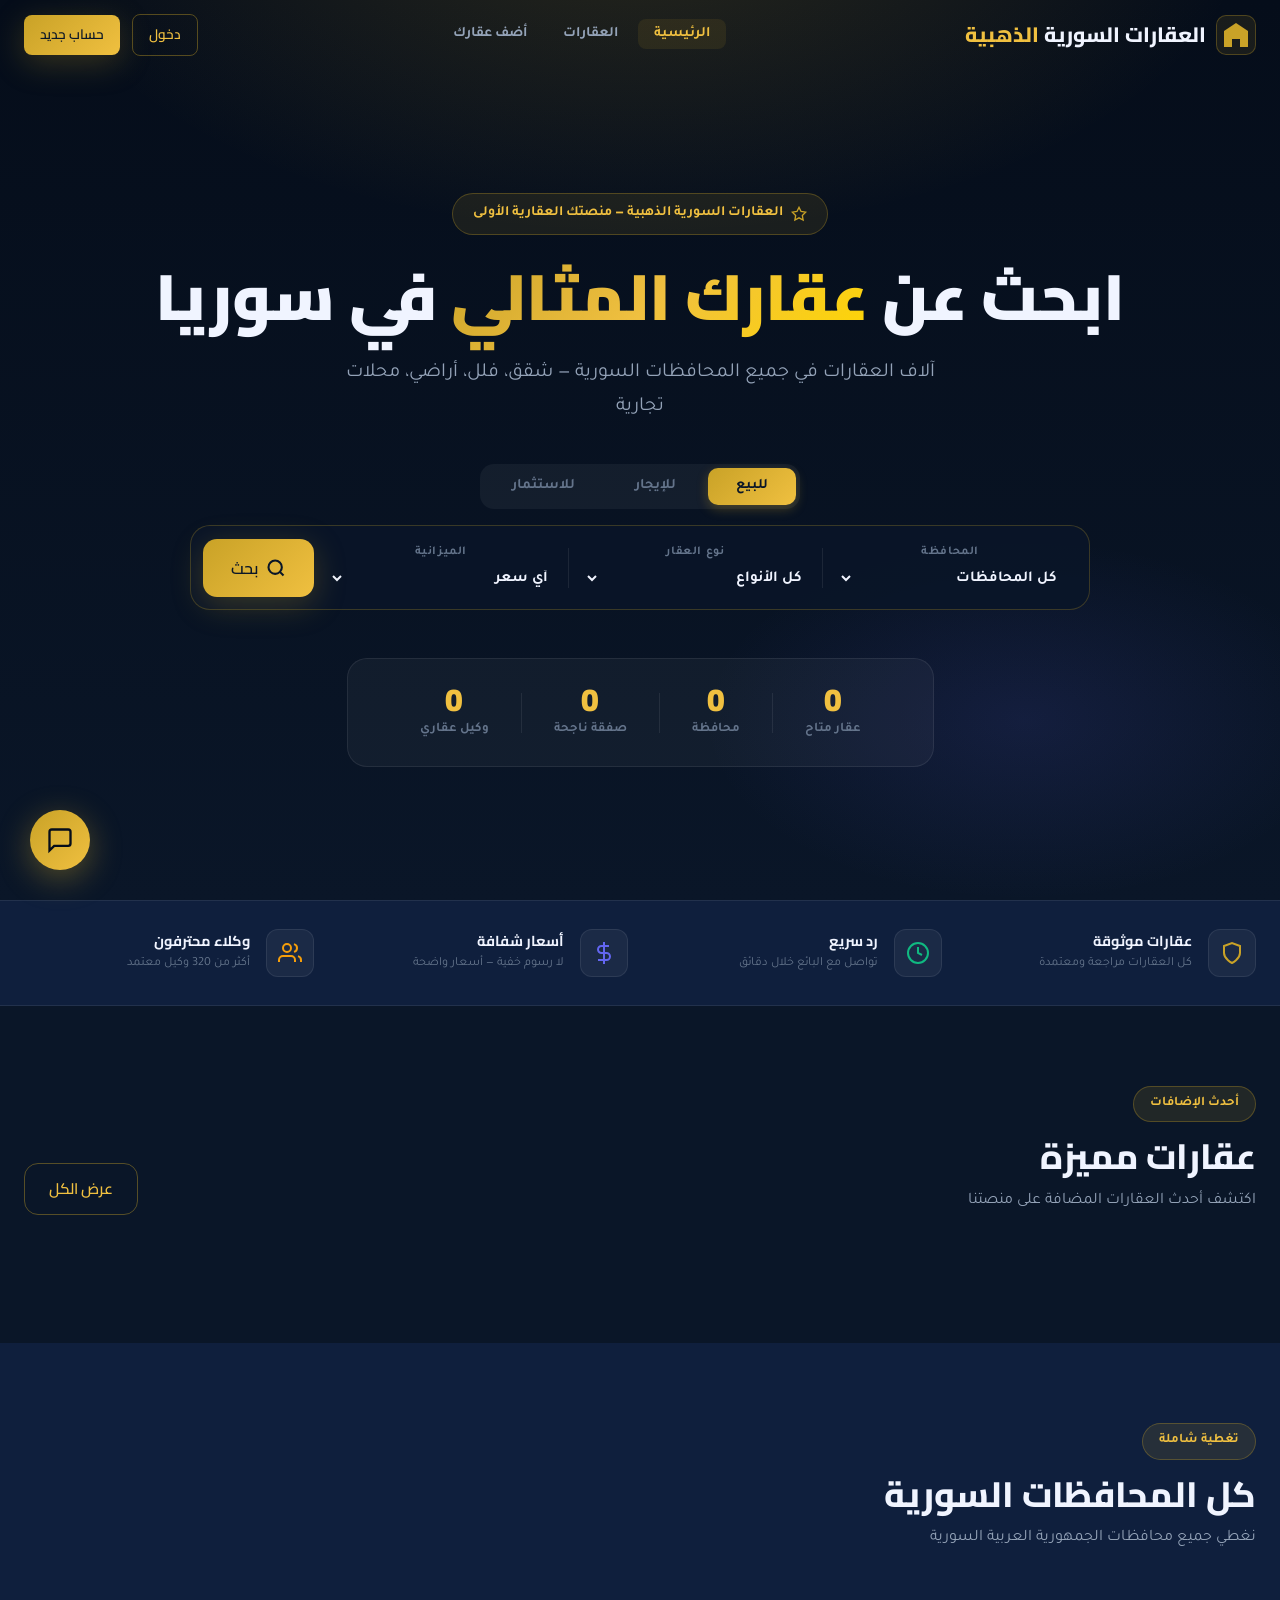
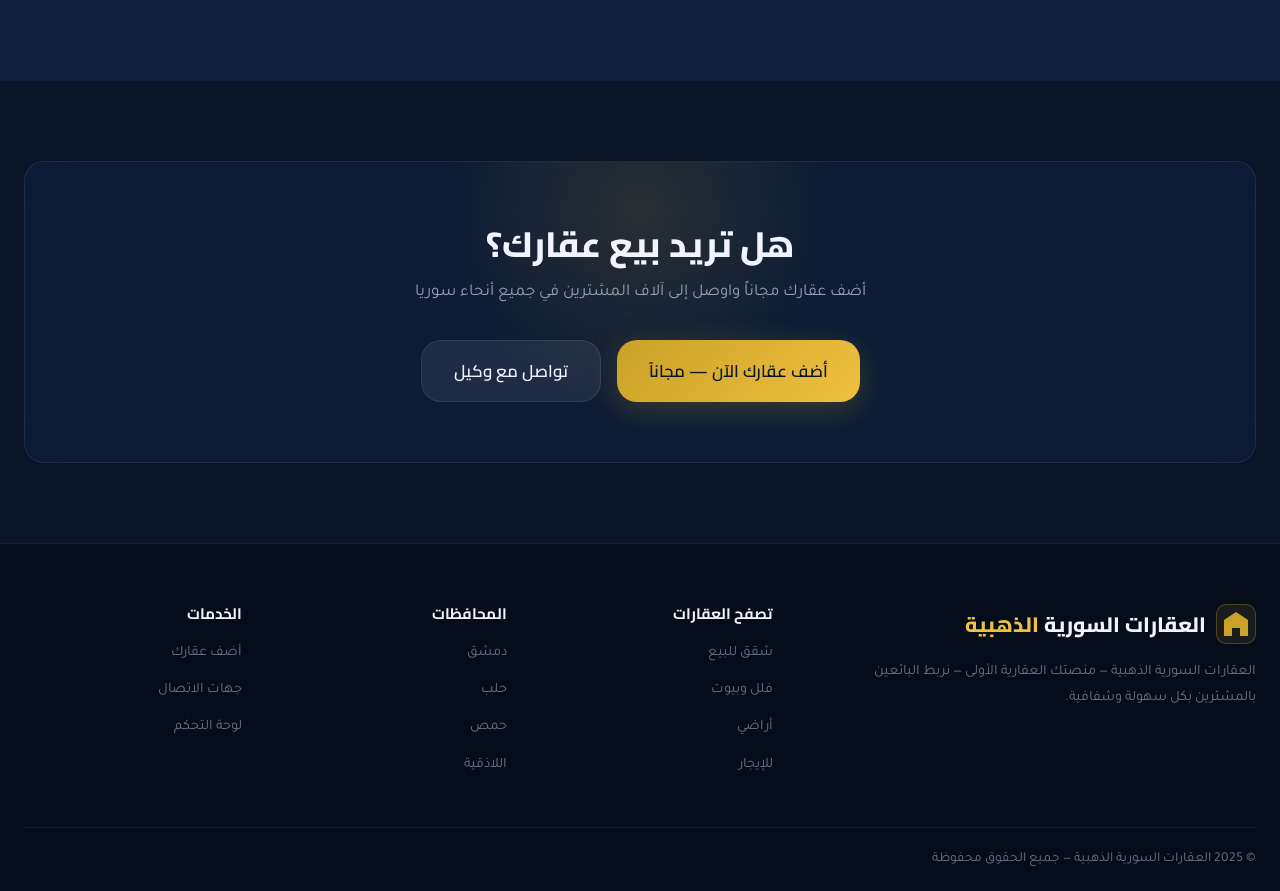
==== commit 66fbd1d2: "Update index.html" ====
--- a/New folder/index.html
+++ b/New folder/index.html
@@ -1,351 +1,229 @@
-<!DOCTYPE html>
-<html lang="ar" dir="rtl">
-<head>
-  <meta charset="UTF-8">
-  <meta name="viewport" content="width=device-width, initial-scale=1.0">
-  <meta name="description" content="العقارات السورية الذهبية - ابحث عن شقتك أو منزلك أو أرضك المثالية في جميع المحافظات السورية. بيع وشراء العقارات بكل سهولة وأمان.">
-  <meta name="keywords" content="عقارات سوريا, شقق للبيع, منازل للإيجار, أراضي سوريا, دمشق, حلب, حمص">
-  <meta property="og:title" content="العقارات السورية الذهبية - منصة العقارات الأولى">
-  <meta property="og:description" content="ابحث عن عقارك المثالي في جميع المحافظات السورية">
-  <title>العقارات السورية الذهبية — ابحث عن عقارك المثالي</title>
-  <link rel="preconnect" href="https://fonts.googleapis.com">
-  <link rel="preconnect" href="https://fonts.gstatic.com" crossorigin>
-  <link href="https://fonts.googleapis.com/css2?family=Cairo:wght@300;400;500;600;700;800;900&family=Tajawal:wght@300;400;500;700;800&display=swap" rel="stylesheet">
-  <link rel="stylesheet" href="styles/globals.css">
-  <link rel="stylesheet" href="styles/components.css">
-  <link rel="stylesheet" href="styles/animations.css">
-</head>
-<body>
-  <!-- Navbar -->
-  <nav class="navbar" id="navbar">
-    <div class="container nav-container">
-      <a href="index.html" class="nav-logo">
-        <img src="assets/logo.png" alt="العقارات السورية الذهبية">
-        <span class="logo-text">العقارات السورية <span class="logo-accent">الذهبية</span></span>
-      </a>
-      <ul class="nav-links" id="navLinks">
-        <li><a href="index.html" class="nav-link active" id="nav-home">الرئيسية</a></li>
-        <li><a href="properties.html" class="nav-link" id="nav-props">العقارات</a></li>
-        <li><a href="sell.html" class="nav-link" id="nav-sell">أضف عقارك</a></li>
-        <li><a href="contacts.html" class="nav-link" id="nav-contacts">جهات الاتصال</a></li>
-        <li><a href="dashboard.html" class="nav-link" id="nav-dash">لوحة التحكم</a></li>
-      </ul>
-      <div class="nav-actions">
-        <a href="sell.html" class="btn btn-primary btn-sm">
-          <svg width="16" height="16" viewBox="0 0 24 24" fill="none" stroke="currentColor" stroke-width="2"><line x1="12" y1="5" x2="12" y2="19"/><line x1="5" y1="12" x2="19" y2="12"/></svg>
-          أضف عقاراً
-        </a>
-        <button class="hamburger" id="hamburger" aria-label="القائمة">
-          <span></span><span></span><span></span>
-        </button>
-      </div>
-    </div>
-  </nav>
-
-  <!-- Hero Section -->
-  <section class="hero" id="hero">
-    <div class="hero-bg">
-      <div class="hero-particles" id="heroParticles"></div>
-      <div class="hero-gradient"></div>
-    </div>
-    <div class="container hero-content">
-      <div class="hero-badge fade-in-up">
-        <svg width="16" height="16" viewBox="0 0 24 24" fill="none" stroke="#C9A227" stroke-width="2"><polygon points="12 2 15.09 8.26 22 9.27 17 14.14 18.18 21.02 12 17.77 5.82 21.02 7 14.14 2 9.27 8.91 8.26 12 2"/></svg>
-        العقارات السورية الذهبية — منصتك العقارية الأولى
-      </div>
-      <h1 class="hero-title fade-in-up" style="--delay:0.1s">
-        ابحث عن
-        <span class="text-gradient">عقارك المثالي</span>
-        <br>في سوريا
-      </h1>
-      <p class="hero-subtitle fade-in-up" style="--delay:0.2s">
-        آلاف العقارات في جميع المحافظات السورية — شقق، فلل، أراضي، محلات تجارية
-      </p>
-
-      <!-- Search Box -->
-      <div class="hero-search fade-in-up" style="--delay:0.3s">
-        <div class="search-tabs">
-          <button class="search-tab active" data-type="buy" id="tab-buy">للبيع</button>
-          <button class="search-tab" data-type="rent" id="tab-rent">للإيجار</button>
-          <button class="search-tab" data-type="invest" id="tab-invest">للاستثمار</button>
-        </div>
-        <div class="search-form glass-card">
-          <div class="search-field">
-            <label>المحافظة</label>
-            <select id="searchGov" class="search-select">
-              <option value="">كل المحافظات</option>
-              <option value="damascus">دمشق</option>
-              <option value="aleppo">حلب</option>
-              <option value="homs">حمص</option>
-              <option value="hama">حماة</option>
-              <option value="latakia">اللاذقية</option>
-              <option value="tartus">طرطوس</option>
-              <option value="deir-ezzor">دير الزور</option>
-              <option value="raqqa">الرقة</option>
-              <option value="sweida">السويداء</option>
-              <option value="daraa">درعا</option>
-              <option value="quneitra">القنيطرة</option>
-              <option value="idlib">إدلب</option>
-              <option value="hasakah">الحسكة</option>
-              <option value="rif-damascus">ريف دمشق</option>
-            </select>
-          </div>
-          <div class="search-divider"></div>
-          <div class="search-field">
-            <label>نوع العقار</label>
-            <select id="searchType" class="search-select">
-              <option value="">كل الأنواع</option>
-              <option value="apartment">شقة</option>
-              <option value="villa">فيلا</option>
-              <option value="land">أرض</option>
-              <option value="commercial">تجاري</option>
-              <option value="house">منزل</option>
-              <option value="farm">مزرعة</option>
-            </select>
-          </div>
-          <div class="search-divider"></div>
-          <div class="search-field">
-            <label>الميزانية</label>
-            <select id="searchBudget" class="search-select">
-              <option value="">أي سعر</option>
-              <option value="0-50">أقل من 50 مليون</option>
-              <option value="50-150">50 - 150 مليون</option>
-              <option value="150-500">150 - 500 مليون</option>
-              <option value="500+">أكثر من 500 مليون</option>
-            </select>
-          </div>
-          <button class="btn btn-primary search-btn" id="heroSearchBtn" onclick="doHeroSearch()">
-            <svg width="20" height="20" viewBox="0 0 24 24" fill="none" stroke="currentColor" stroke-width="2.5"><circle cx="11" cy="11" r="8"/><line x1="21" y1="21" x2="16.65" y2="16.65"/></svg>
-            بحث
-          </button>
-        </div>
-      </div>
-
-      <!-- Stats -->
-      <div class="hero-stats fade-in-up" style="--delay:0.4s">
-        <div class="hero-stat">
-          <span class="stat-num" data-count="1240">0</span>
-          <span class="stat-label">عقار متاح</span>
-        </div>
-        <div class="hero-stat-divider"></div>
-        <div class="hero-stat">
-          <span class="stat-num" data-count="14">0</span>
-          <span class="stat-label">محافظة</span>
-        </div>
-        <div class="hero-stat-divider"></div>
-        <div class="hero-stat">
-          <span class="stat-num" data-count="850">0</span>
-          <span class="stat-label">صفقة ناجحة</span>
-        </div>
-        <div class="hero-stat-divider"></div>
-        <div class="hero-stat">
-          <span class="stat-num" data-count="320">0</span>
-          <span class="stat-label">وكيل عقاري</span>
-        </div>
-      </div>
-    </div>
-    <div class="hero-scroll-hint">
-      <div class="scroll-mouse">
-        <div class="scroll-wheel"></div>
-      </div>
-    </div>
-  </section>
-
-  <!-- Features Bar -->
-  <section class="features-bar">
-    <div class="container">
-      <div class="features-grid">
-        <div class="feature-item">
-          <div class="feature-icon">
-            <svg width="24" height="24" viewBox="0 0 24 24" fill="none" stroke="#C9A227" stroke-width="2"><path d="M12 22s8-4 8-10V5l-8-3-8 3v7c0 6 8 10 8 10z"/></svg>
-          </div>
-          <div>
-            <h3>عقارات موثوقة</h3>
-            <p>كل العقارات مراجعة ومعتمدة</p>
-          </div>
-        </div>
-        <div class="feature-item">
-          <div class="feature-icon">
-            <svg width="24" height="24" viewBox="0 0 24 24" fill="none" stroke="#10B981" stroke-width="2"><circle cx="12" cy="12" r="10"/><polyline points="12 6 12 12 16 14"/></svg>
-          </div>
-          <div>
-            <h3>رد سريع</h3>
-            <p>تواصل مع البائع خلال دقائق</p>
-          </div>
-        </div>
-        <div class="feature-item">
-          <div class="feature-icon">
-            <svg width="24" height="24" viewBox="0 0 24 24" fill="none" stroke="#6366F1" stroke-width="2"><line x1="12" y1="1" x2="12" y2="23"/><path d="M17 5H9.5a3.5 3.5 0 0 0 0 7h5a3.5 3.5 0 0 1 0 7H6"/></svg>
-          </div>
-          <div>
-            <h3>أسعار شفافة</h3>
-            <p>لا رسوم خفية — أسعار واضحة</p>
-          </div>
-        </div>
-        <div class="feature-item">
-          <div class="feature-icon">
-            <svg width="24" height="24" viewBox="0 0 24 24" fill="none" stroke="#F59E0B" stroke-width="2"><path d="M17 21v-2a4 4 0 0 0-4-4H5a4 4 0 0 0-4 4v2"/><circle cx="9" cy="7" r="4"/><path d="M23 21v-2a4 4 0 0 0-3-3.87"/><path d="M16 3.13a4 4 0 0 1 0 7.75"/></svg>
-          </div>
-          <div>
-            <h3>وكلاء محترفون</h3>
-            <p>أكثر من 320 وكيل معتمد</p>
-          </div>
-        </div>
-      </div>
-    </div>
-  </section>
-
-  <!-- Latest Properties -->
-  <section class="section" id="latest-properties">
-    <div class="container">
-      <div class="section-header">
-        <div>
-          <div class="section-badge">أحدث الإضافات</div>
-          <h2 class="section-title">عقارات مميزة</h2>
-          <p class="section-subtitle">اكتشف أحدث العقارات المضافة على منصتنا</p>
-        </div>
-        <a href="properties.html" class="btn btn-outline">عرض الكل</a>
-      </div>
-      <div class="properties-grid" id="featuredGrid">
-        <!-- Cards injected by JS -->
-      </div>
-    </div>
-  </section>
-
-  <!-- Governorates Section -->
-  <section class="section gov-section">
-    <div class="container">
-      <div class="section-header">
-        <div>
-          <div class="section-badge">تغطية شاملة</div>
-          <h2 class="section-title">كل المحافظات السورية</h2>
-          <p class="section-subtitle">نغطي جميع محافظات الجمهورية العربية السورية</p>
-        </div>
-      </div>
-      <div class="gov-grid" id="govGrid">
-        <!-- Injected by JS -->
-      </div>
-    </div>
-  </section>
-
-  <!-- CTA Section -->
-  <section class="cta-section">
-    <div class="container">
-      <div class="cta-card glass-card">
-        <div class="cta-glow"></div>
-        <div class="cta-content">
-          <div class="cta-icon">
-            <svg width="48" height="48" viewBox="0 0 24 24" fill="none" stroke="#C9A227" stroke-width="1.5"><path d="M3 9l9-7 9 7v11a2 2 0 0 1-2 2H5a2 2 0 0 1-2-2z"/><polyline points="9 22 9 12 15 12 15 22"/></svg>
-          </div>
-          <h2>هل تريد بيع عقارك؟</h2>
-          <p>أضف عقارك مجاناً واوصل إلى آلاف المشترين في جميع أنحاء سوريا</p>
-          <div class="cta-actions">
-            <a href="sell.html" class="btn btn-primary btn-lg">
-              <svg width="20" height="20" viewBox="0 0 24 24" fill="none" stroke="currentColor" stroke-width="2"><line x1="12" y1="5" x2="12" y2="19"/><line x1="5" y1="12" x2="19" y2="12"/></svg>
-              أضف عقارك الآن — مجاناً
-            </a>
-            <a href="contacts.html" class="btn btn-ghost btn-lg">تواصل مع وكيل</a>
-          </div>
-        </div>
-      </div>
-    </div>
-  </section>
-
-  <!-- Footer -->
-  <footer class="footer">
-    <div class="container">
-      <div class="footer-grid">
-        <div class="footer-brand">
-          <a href="index.html" class="nav-logo">
-            <img src="assets/logo.png" alt="العقارات السورية الذهبية">
-            <span class="logo-text">العقارات السورية <span class="logo-accent">الذهبية</span></span>
-          </a>
-          <p class="footer-desc">العقارات السورية الذهبية — منصتك العقارية الأولى — نربط البائعين بالمشترين بكل سهولة وشفافية.</p>
-          <div class="footer-social">
-            <a href="#" class="social-btn" aria-label="واتساب">
-              <svg width="18" height="18" viewBox="0 0 24 24" fill="currentColor"><path d="M17.472 14.382c-.297-.149-1.758-.867-2.03-.967-.273-.099-.471-.148-.67.15-.197.297-.767.966-.94 1.164-.173.199-.347.223-.644.075-.297-.15-1.255-.463-2.39-1.475-.883-.788-1.48-1.761-1.653-2.059-.173-.297-.018-.458.13-.606.134-.133.298-.347.446-.52.149-.174.198-.298.298-.497.099-.198.05-.371-.025-.52-.075-.149-.669-1.612-.916-2.207-.242-.579-.487-.5-.669-.51-.173-.008-.371-.01-.57-.01-.198 0-.52.074-.792.372-.272.297-1.04 1.016-1.04 2.479 0 1.462 1.065 2.875 1.213 3.074.149.198 2.096 3.2 5.077 4.487.709.306 1.262.489 1.694.625.712.227 1.36.195 1.871.118.571-.085 1.758-.719 2.006-1.413.248-.694.248-1.289.173-1.413-.074-.124-.272-.198-.57-.347m-5.421 7.403h-.004a9.87 9.87 0 01-5.031-1.378l-.361-.214-3.741.982.998-3.648-.235-.374a9.86 9.86 0 01-1.51-5.26c.001-5.45 4.436-9.884 9.888-9.884 2.64 0 5.122 1.03 6.988 2.898a9.825 9.825 0 012.893 6.994c-.003 5.45-4.437 9.884-9.885 9.884m8.413-18.297A11.815 11.815 0 0012.05 0C5.495 0 .16 5.335.157 11.892c0 2.096.547 4.142 1.588 5.945L.057 24l6.305-1.654a11.882 11.882 0 005.683 1.448h.005c6.554 0 11.89-5.335 11.893-11.893a11.821 11.821 0 00-3.48-8.413z"/></svg>
-            </a>
-            <a href="#" class="social-btn" aria-label="فيسبوك">
-              <svg width="18" height="18" viewBox="0 0 24 24" fill="currentColor"><path d="M24 12.073c0-6.627-5.373-12-12-12s-12 5.373-12 12c0 5.99 4.388 10.954 10.125 11.854v-8.385H7.078v-3.47h3.047V9.43c0-3.007 1.792-4.669 4.533-4.669 1.312 0 2.686.235 2.686.235v2.953H15.83c-1.491 0-1.956.925-1.956 1.874v2.25h3.328l-.532 3.47h-2.796v8.385C19.612 23.027 24 18.062 24 12.073z"/></svg>
-            </a>
-            <a href="#" class="social-btn" aria-label="تيليغرام">
-              <svg width="18" height="18" viewBox="0 0 24 24" fill="currentColor"><path d="M11.944 0A12 12 0 0 0 0 12a12 12 0 0 0 12 12 12 12 0 0 0 12-12A12 12 0 0 0 12 0a12 12 0 0 0-.056 0zm4.962 7.224c.1-.002.321.023.465.14a.506.506 0 0 1 .171.325c.016.093.036.306.02.472-.18 1.898-.962 6.502-1.36 8.627-.168.9-.499 1.201-.82 1.23-.696.065-1.225-.46-1.9-.902-1.056-.693-1.653-1.124-2.678-1.8-1.185-.78-.417-1.21.258-1.91.177-.184 3.247-2.977 3.307-3.23.007-.032.014-.15-.056-.212s-.174-.041-.249-.024c-.106.024-1.793 1.14-5.061 3.345-.48.33-.913.49-1.302.48-.428-.008-1.252-.241-1.865-.44-.752-.245-1.349-.374-1.297-.789.027-.216.325-.437.893-.663 3.498-1.524 5.83-2.529 6.998-3.014 3.332-1.386 4.025-1.627 4.476-1.635z"/></svg>
-            </a>
-          </div>
-        </div>
-        <div class="footer-links-group">
-          <h4>تصفح العقارات</h4>
-          <ul>
-            <li><a href="properties.html?type=apartment">شقق للبيع</a></li>
-            <li><a href="properties.html?type=villa">فلل وبيوت</a></li>
-            <li><a href="properties.html?type=land">أراضي</a></li>
-            <li><a href="properties.html?type=commercial">محلات تجارية</a></li>
-            <li><a href="properties.html?listing=rent">للإيجار</a></li>
-          </ul>
-        </div>
-        <div class="footer-links-group">
-          <h4>المحافظات</h4>
-          <ul>
-            <li><a href="properties.html?gov=damascus">دمشق</a></li>
-            <li><a href="properties.html?gov=aleppo">حلب</a></li>
-            <li><a href="properties.html?gov=homs">حمص</a></li>
-            <li><a href="properties.html?gov=latakia">اللاذقية</a></li>
-            <li><a href="properties.html?gov=idlib">إدلب</a></li>
-          </ul>
-        </div>
-        <div class="footer-links-group">
-          <h4>الخدمات</h4>
-          <ul>
-            <li><a href="sell.html">أضف عقارك</a></li>
-            <li><a href="contacts.html">جهات الاتصال</a></li>
-            <li><a href="dashboard.html">لوحة التحكم</a></li>
-
-          </ul>
-        </div>
-      </div>
-      <div class="footer-bottom">
-        <p>© 2025 العقارات السورية الذهبية — جميع الحقوق محفوظة</p>
-        <div class="footer-bottom-links">
-          <a href="#">سياسة الخصوصية</a>
-          <a href="#">شروط الاستخدام</a>
-        </div>
-      </div>
-    </div>
-  </footer>
-
-  <!-- Support Modal -->
-  <div class="modal-overlay" id="supportModal">
-    <div class="modal" style="max-width:480px">
-      <div class="support-modal-header">
-        <div class="support-modal-icon">💬</div>
-        <h2>خدمة العملاء</h2>
-        <p style="color:var(--text-muted)">اترك رسالتك وسنقوم بالرد عليك في أقرب وقت</p>
-      </div>
-      <div class="modal-body">
-        <div class="form-group">
-          <label>الاسم الكامل</label>
-          <input type="text" id="suppName" class="form-control" placeholder="أدخل اسمك">
-        </div>
-        <div class="form-group">
-          <label>رقم الهاتف / واتساب</label>
-          <input type="text" id="suppPhone" class="form-control" placeholder="09xxxxxxxx">
-        </div>
-        <div class="form-group">
-          <label>رسالتك أو استفسارك</label>
-          <textarea id="suppMsg" class="form-control" rows="4" placeholder="اكتب استفسارك هنا..."></textarea>
-        </div>
-      </div>
-      <div class="modal-footer">
-        <button class="btn btn-ghost" onclick="closeModal('supportModal')">إلغاء</button>
-        <button class="btn btn-primary" style="flex:1;justify-content:center;" onclick="submitSupportMsg()">إرسال الاستفسار</button>
-      </div>
-    </div>
-  </div>
-
-  <script src="js/data.js"></script>
-  <script src="js/app.js"></script>
-  <script src="js/home.js"></script>
-</body>
-</html>
-
-
+<!DOCTYPE html>
+<html lang="ar" dir="rtl">
+<head>
+  <meta charset="UTF-8">
+  <meta name="viewport" content="width=device-width, initial-scale=1.0">
+  <meta name="description" content="العقارات السورية الذهبية - ابحث عن شقتك أو منزلك أو أرضك المثالية في جميع المحافظات السورية">
+  <title>العقارات السورية الذهبية — ابحث عن عقارك المثالي</title>
+  <link href="https://fonts.googleapis.com/css2?family=Cairo:wght@300;400;500;600;700;800;900&family=Tajawal:wght@300;400;500;700;800&display=swap" rel="stylesheet">
+  <link rel="stylesheet" href="styles/globals.css">
+  <link rel="stylesheet" href="styles/components.css">
+  <link rel="stylesheet" href="styles/animations.css">
+</head>
+<body>
+  <nav class="navbar" id="navbar">
+    <div class="container nav-container">
+      <a href="index.html" class="nav-logo">
+        <div class="logo-icon"><svg width="28" height="28" viewBox="0 0 28 28"><path d="M14 2L2 10v16h8v-8h8v8h8V10L14 2z" fill="url(#lg)"/><defs><linearGradient id="lg" x1="0" y1="0" x2="28" y2="28"><stop offset="0%" stop-color="#C9A227"/><stop offset="100%" stop-color="#F0C040"/></linearGradient></defs></svg></div>
+        <span class="logo-text">العقارات السورية <span class="logo-accent">الذهبية</span></span>
+      </a>
+      <ul class="nav-links" id="navLinks">
+        <li><a href="index.html" class="nav-link active">الرئيسية</a></li>
+        <li><a href="properties.html" class="nav-link">العقارات</a></li>
+        <li><a href="sell.html" class="nav-link">أضف عقارك</a></li>
+        <li><a href="contacts.html" class="nav-link">جهات الاتصال</a></li>
+        <li><a href="dashboard.html" class="nav-link">لوحة التحكم</a></li>
+      </ul>
+      <div class="nav-actions">
+        <a href="sell.html" class="btn btn-primary btn-sm">
+          <svg width="16" height="16" viewBox="0 0 24 24" fill="none" stroke="currentColor" stroke-width="2"><line x1="12" y1="5" x2="12" y2="19"/><line x1="5" y1="12" x2="19" y2="12"/></svg>
+          أضف عقاراً
+        </a>
+        <button class="hamburger" id="hamburger" aria-label="القائمة">
+          <span></span><span></span><span></span>
+        </button>
+      </div>
+    </div>
+  </nav>
+
+  <section class="hero" id="hero">
+    <div class="hero-bg">
+      <div class="hero-particles" id="heroParticles"></div>
+      <div class="hero-gradient"></div>
+    </div>
+    <div class="container hero-content">
+      <div class="hero-badge fade-in-up">
+        <svg width="16" height="16" viewBox="0 0 24 24" fill="none" stroke="#C9A227" stroke-width="2"><polygon points="12 2 15.09 8.26 22 9.27 17 14.14 18.18 21.02 12 17.77 5.82 21.02 7 14.14 2 9.27 8.91 8.26 12 2"/></svg>
+        العقارات السورية الذهبية — منصتك العقارية الأولى
+      </div>
+      <h1 class="hero-title fade-in-up" style="--delay:0.1s">
+        ابحث عن <span class="text-gradient">عقارك المثالي</span> في سوريا
+      </h1>
+      <p class="hero-subtitle fade-in-up" style="--delay:0.2s">
+        آلاف العقارات في جميع المحافظات السورية — شقق، فلل، أراضي، محلات تجارية
+      </p>
+      <div class="hero-search fade-in-up" style="--delay:0.3s">
+        <div class="search-tabs">
+          <button class="search-tab active" data-type="buy">للبيع</button>
+          <button class="search-tab" data-type="rent">للإيجار</button>
+          <button class="search-tab" data-type="invest">للاستثمار</button>
+        </div>
+        <div class="search-form glass-card">
+          <div class="search-field">
+            <label>المحافظة</label>
+            <select id="searchGov" class="search-select">
+              <option value="">كل المحافظات</option>
+              <option value="damascus">دمشق</option>
+              <option value="aleppo">حلب</option>
+              <option value="homs">حمص</option>
+              <option value="hama">حماة</option>
+              <option value="latakia">اللاذقية</option>
+              <option value="tartus">طرطوس</option>
+              <option value="idlib">إدلب</option>
+              <option value="rif-damascus">ريف دمشق</option>
+            </select>
+          </div>
+          <div class="search-divider"></div>
+          <div class="search-field">
+            <label>نوع العقار</label>
+            <select id="searchType" class="search-select">
+              <option value="">كل الأنواع</option>
+              <option value="apartment">شقة</option>
+              <option value="villa">فيلا</option>
+              <option value="land">أرض</option>
+              <option value="commercial">تجاري</option>
+            </select>
+          </div>
+          <div class="search-divider"></div>
+          <div class="search-field">
+            <label>الميزانية</label>
+            <select id="searchBudget" class="search-select">
+              <option value="">أي سعر</option>
+              <option value="0-50">أقل من 50 مليون</option>
+              <option value="50-150">50 - 150 مليون</option>
+              <option value="150-500">150 - 500 مليون</option>
+              <option value="500+">أكثر من 500 مليون</option>
+            </select>
+          </div>
+          <button class="btn btn-primary search-btn" id="heroSearchBtn" onclick="doHeroSearch()">
+            <svg width="20" height="20" viewBox="0 0 24 24" fill="none" stroke="currentColor" stroke-width="2.5"><circle cx="11" cy="11" r="8"/><line x1="21" y1="21" x2="16.65" y2="16.65"/></svg>
+            بحث
+          </button>
+        </div>
+      </div>
+      <div class="hero-stats fade-in-up" style="--delay:0.4s">
+        <div class="hero-stat"><span class="stat-num" data-count="1240">0</span><span class="stat-label">عقار متاح</span></div>
+        <div class="hero-stat-divider"></div>
+        <div class="hero-stat"><span class="stat-num" data-count="14">0</span><span class="stat-label">محافظة</span></div>
+        <div class="hero-stat-divider"></div>
+        <div class="hero-stat"><span class="stat-num" data-count="850">0</span><span class="stat-label">صفقة ناجحة</span></div>
+        <div class="hero-stat-divider"></div>
+        <div class="hero-stat"><span class="stat-num" data-count="320">0</span><span class="stat-label">وكيل عقاري</span></div>
+      </div>
+    </div>
+  </section>
+
+  <section class="features-bar">
+    <div class="container">
+      <div class="features-grid">
+        <div class="feature-item">
+          <div class="feature-icon"><svg width="24" height="24" viewBox="0 0 24 24" fill="none" stroke="#C9A227" stroke-width="2"><path d="M12 22s8-4 8-10V5l-8-3-8 3v7c0 6 8 10 8 10z"/></svg></div>
+          <div><h3>عقارات موثوقة</h3><p>كل العقارات مراجعة ومعتمدة</p></div>
+        </div>
+        <div class="feature-item">
+          <div class="feature-icon"><svg width="24" height="24" viewBox="0 0 24 24" fill="none" stroke="#10B981" stroke-width="2"><circle cx="12" cy="12" r="10"/><polyline points="12 6 12 12 16 14"/></svg></div>
+          <div><h3>رد سريع</h3><p>تواصل مع البائع خلال دقائق</p></div>
+        </div>
+        <div class="feature-item">
+          <div class="feature-icon"><svg width="24" height="24" viewBox="0 0 24 24" fill="none" stroke="#6366F1" stroke-width="2"><line x1="12" y1="1" x2="12" y2="23"/><path d="M17 5H9.5a3.5 3.5 0 0 0 0 7h5a3.5 3.5 0 0 1 0 7H6"/></svg></div>
+          <div><h3>أسعار شفافة</h3><p>لا رسوم خفية — أسعار واضحة</p></div>
+        </div>
+        <div class="feature-item">
+          <div class="feature-icon"><svg width="24" height="24" viewBox="0 0 24 24" fill="none" stroke="#F59E0B" stroke-width="2"><path d="M17 21v-2a4 4 0 0 0-4-4H5a4 4 0 0 0-4 4v2"/><circle cx="9" cy="7" r="4"/><path d="M23 21v-2a4 4 0 0 0-3-3.87"/><path d="M16 3.13a4 4 0 0 1 0 7.75"/></svg></div>
+          <div><h3>وكلاء محترفون</h3><p>أكثر من 320 وكيل معتمد</p></div>
+        </div>
+      </div>
+    </div>
+  </section>
+
+  <section class="section" id="latest-properties">
+    <div class="container">
+      <div class="section-header">
+        <div>
+          <div class="section-badge">أحدث الإضافات</div>
+          <h2 class="section-title">عقارات مميزة</h2>
+          <p class="section-subtitle">اكتشف أحدث العقارات المضافة على منصتنا</p>
+        </div>
+        <a href="properties.html" class="btn btn-outline">عرض الكل</a>
+      </div>
+      <div class="properties-grid" id="featuredGrid"></div>
+    </div>
+  </section>
+
+  <section class="section gov-section">
+    <div class="container">
+      <div class="section-header">
+        <div>
+          <div class="section-badge">تغطية شاملة</div>
+          <h2 class="section-title">كل المحافظات السورية</h2>
+          <p class="section-subtitle">نغطي جميع محافظات الجمهورية العربية السورية</p>
+        </div>
+      </div>
+      <div class="gov-grid" id="govGrid"></div>
+    </div>
+  </section>
+
+  <section class="cta-section">
+    <div class="container">
+      <div class="cta-card glass-card">
+        <div class="cta-glow"></div>
+        <div class="cta-content">
+          <h2>هل تريد بيع عقارك؟</h2>
+          <p>أضف عقارك مجاناً واوصل إلى آلاف المشترين في جميع أنحاء سوريا</p>
+          <div class="cta-actions">
+            <a href="sell.html" class="btn btn-primary btn-lg">أضف عقارك الآن — مجاناً</a>
+            <a href="contacts.html" class="btn btn-ghost btn-lg">تواصل مع وكيل</a>
+          </div>
+        </div>
+      </div>
+    </div>
+  </section>
+
+  <footer class="footer">
+    <div class="container">
+      <div class="footer-grid">
+        <div class="footer-brand">
+          <a href="index.html" class="nav-logo">
+            <div class="logo-icon"><svg width="28" height="28" viewBox="0 0 28 28"><path d="M14 2L2 10v16h8v-8h8v8h8V10L14 2z" fill="url(#lg2)"/><defs><linearGradient id="lg2" x1="0" y1="0" x2="28" y2="28"><stop offset="0%" stop-color="#C9A227"/><stop offset="100%" stop-color="#F0C040"/></linearGradient></defs></svg></div>
+            <span class="logo-text">العقارات السورية <span class="logo-accent">الذهبية</span></span>
+          </a>
+          <p class="footer-desc">العقارات السورية الذهبية — منصتك العقارية الأولى — نربط البائعين بالمشترين بكل سهولة وشفافية.</p>
+        </div>
+        <div class="footer-links-group">
+          <h4>تصفح العقارات</h4>
+          <ul>
+            <li><a href="properties.html?type=apartment">شقق للبيع</a></li>
+            <li><a href="properties.html?type=villa">فلل وبيوت</a></li>
+            <li><a href="properties.html?type=land">أراضي</a></li>
+            <li><a href="properties.html?listing=rent">للإيجار</a></li>
+          </ul>
+        </div>
+        <div class="footer-links-group">
+          <h4>المحافظات</h4>
+          <ul>
+            <li><a href="properties.html?gov=damascus">دمشق</a></li>
+            <li><a href="properties.html?gov=aleppo">حلب</a></li>
+            <li><a href="properties.html?gov=homs">حمص</a></li>
+            <li><a href="properties.html?gov=latakia">اللاذقية</a></li>
+          </ul>
+        </div>
+        <div class="footer-links-group">
+          <h4>الخدمات</h4>
+          <ul>
+            <li><a href="sell.html">أضف عقارك</a></li>
+            <li><a href="contacts.html">جهات الاتصال</a></li>
+            <li><a href="dashboard.html">لوحة التحكم</a></li>
+          </ul>
+        </div>
+      </div>
+      <div class="footer-bottom">
+        <p>© 2025 العقارات السورية الذهبية — جميع الحقوق محفوظة</p>
+      </div>
+    </div>
+  </footer>
+
+  <script src="js/data.js"></script>
+  <script src="js/app.js"></script>
+  <script src="js/home.js"></script>
+</body>
+</html>
